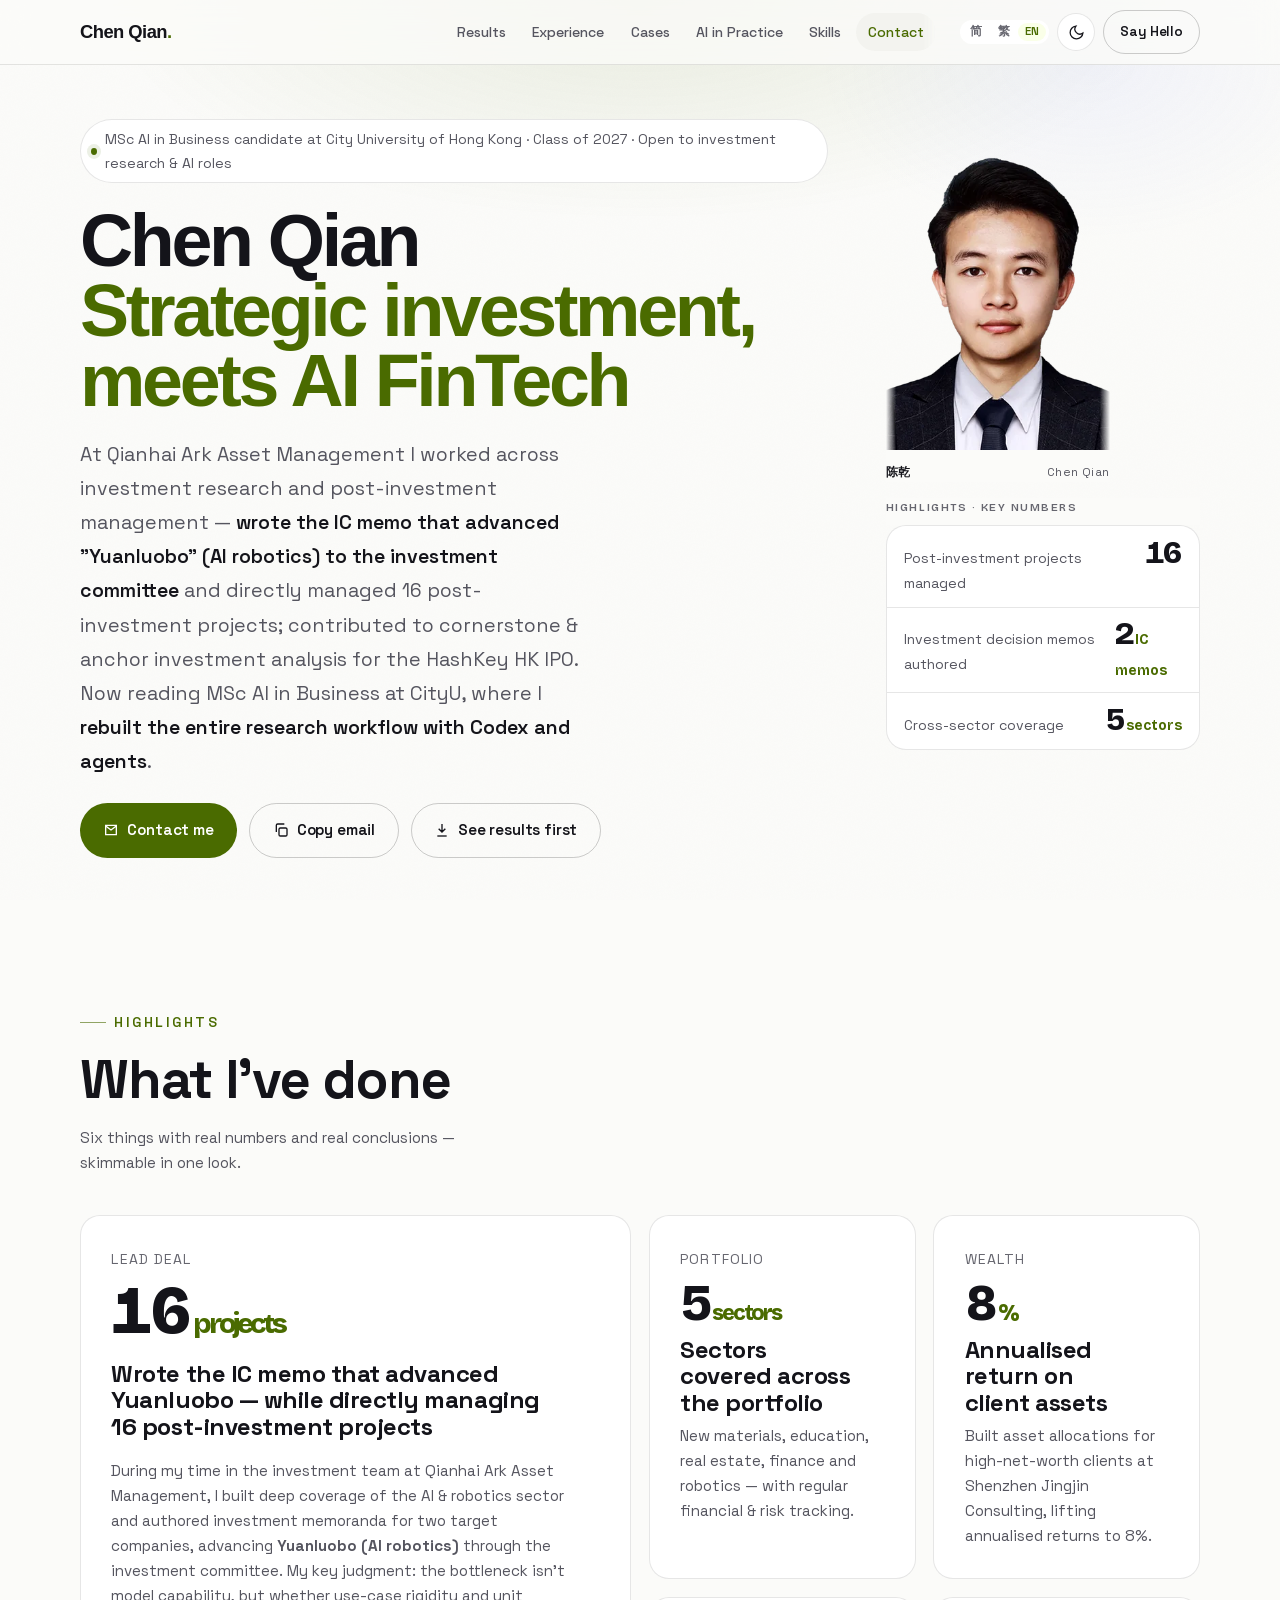
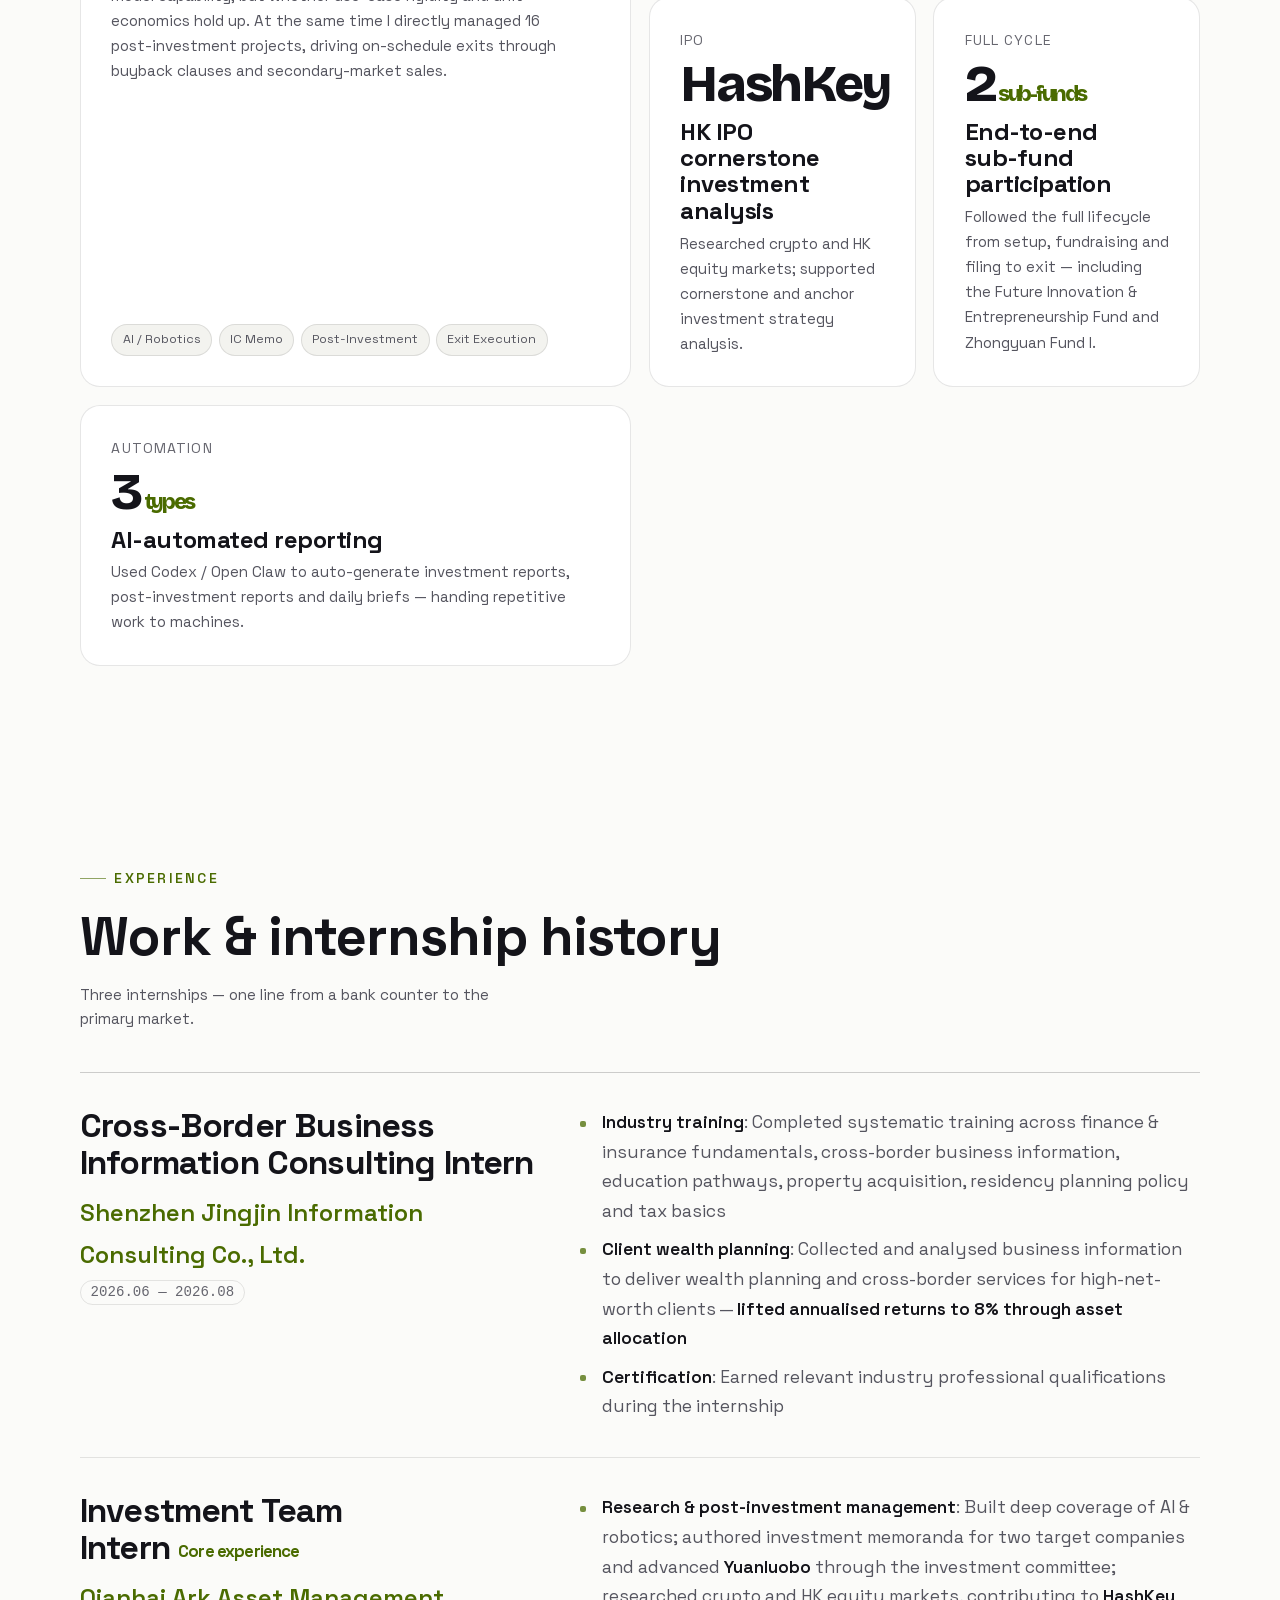
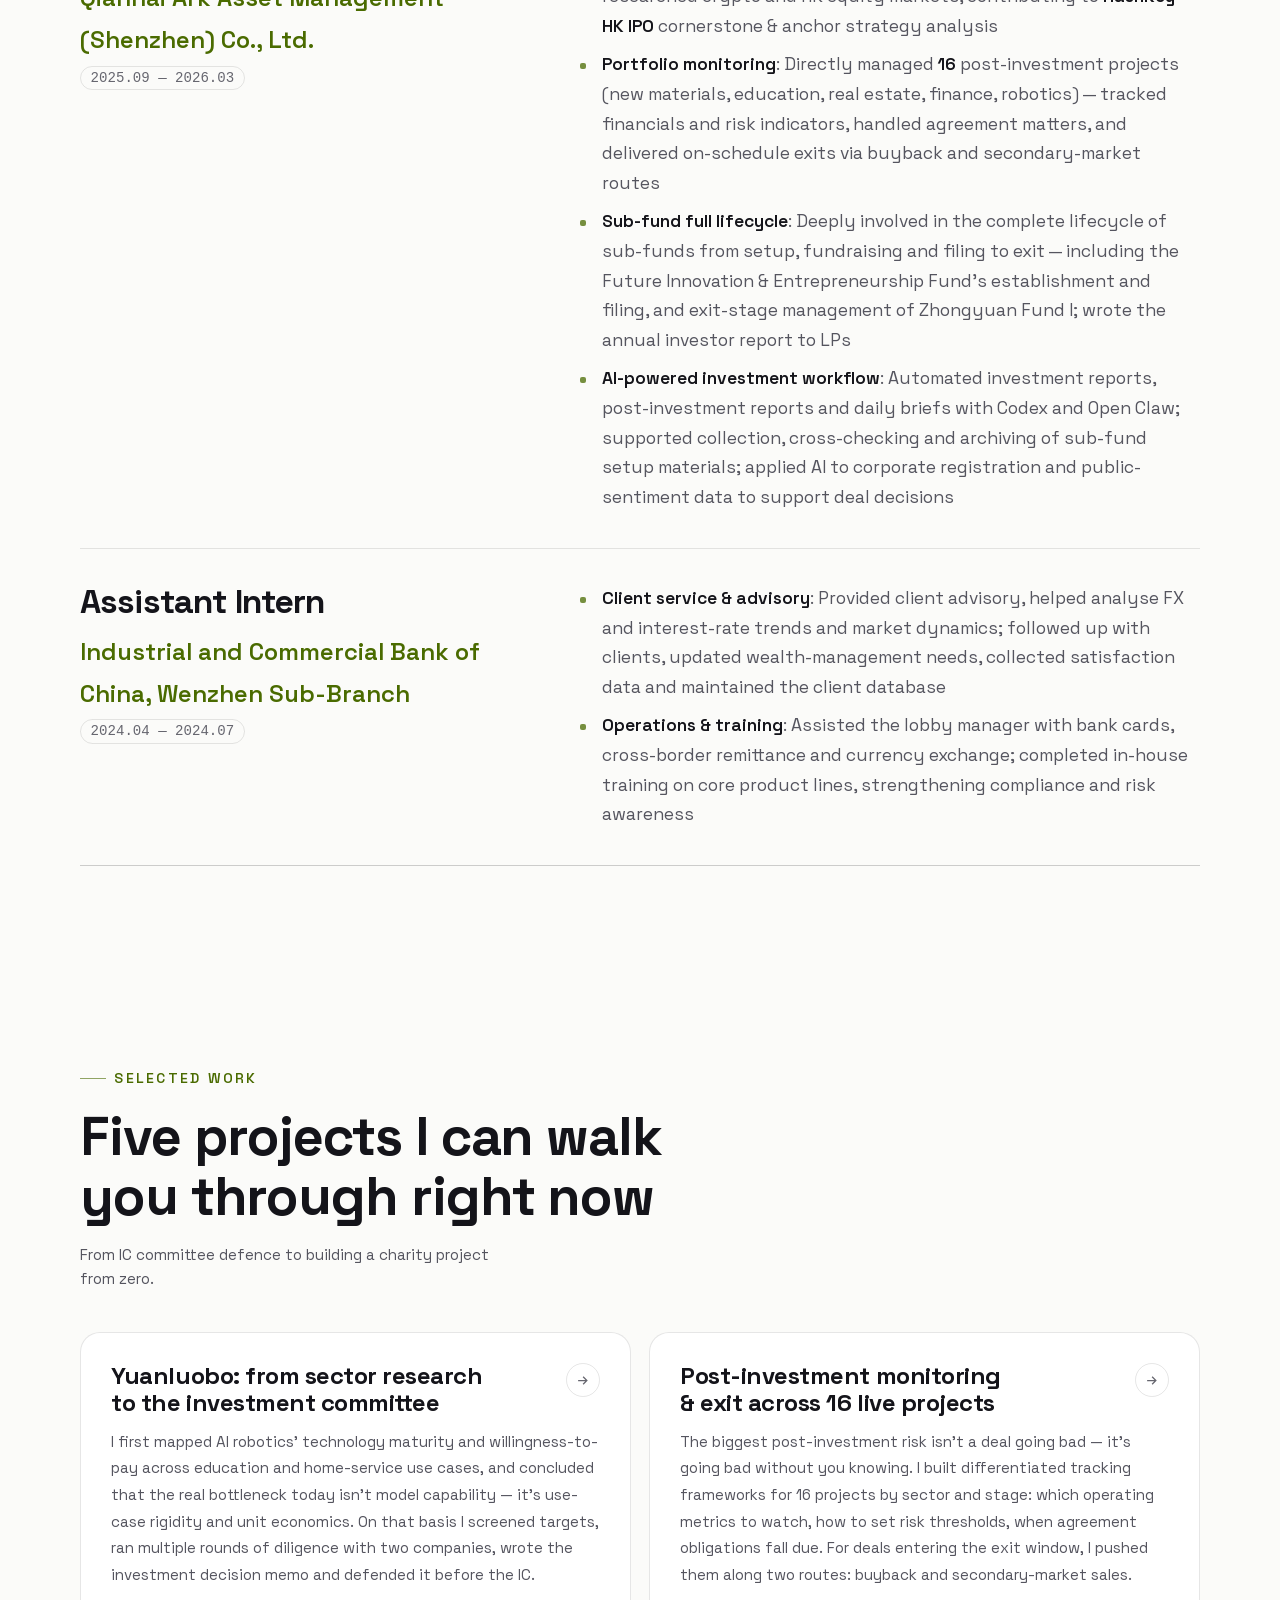
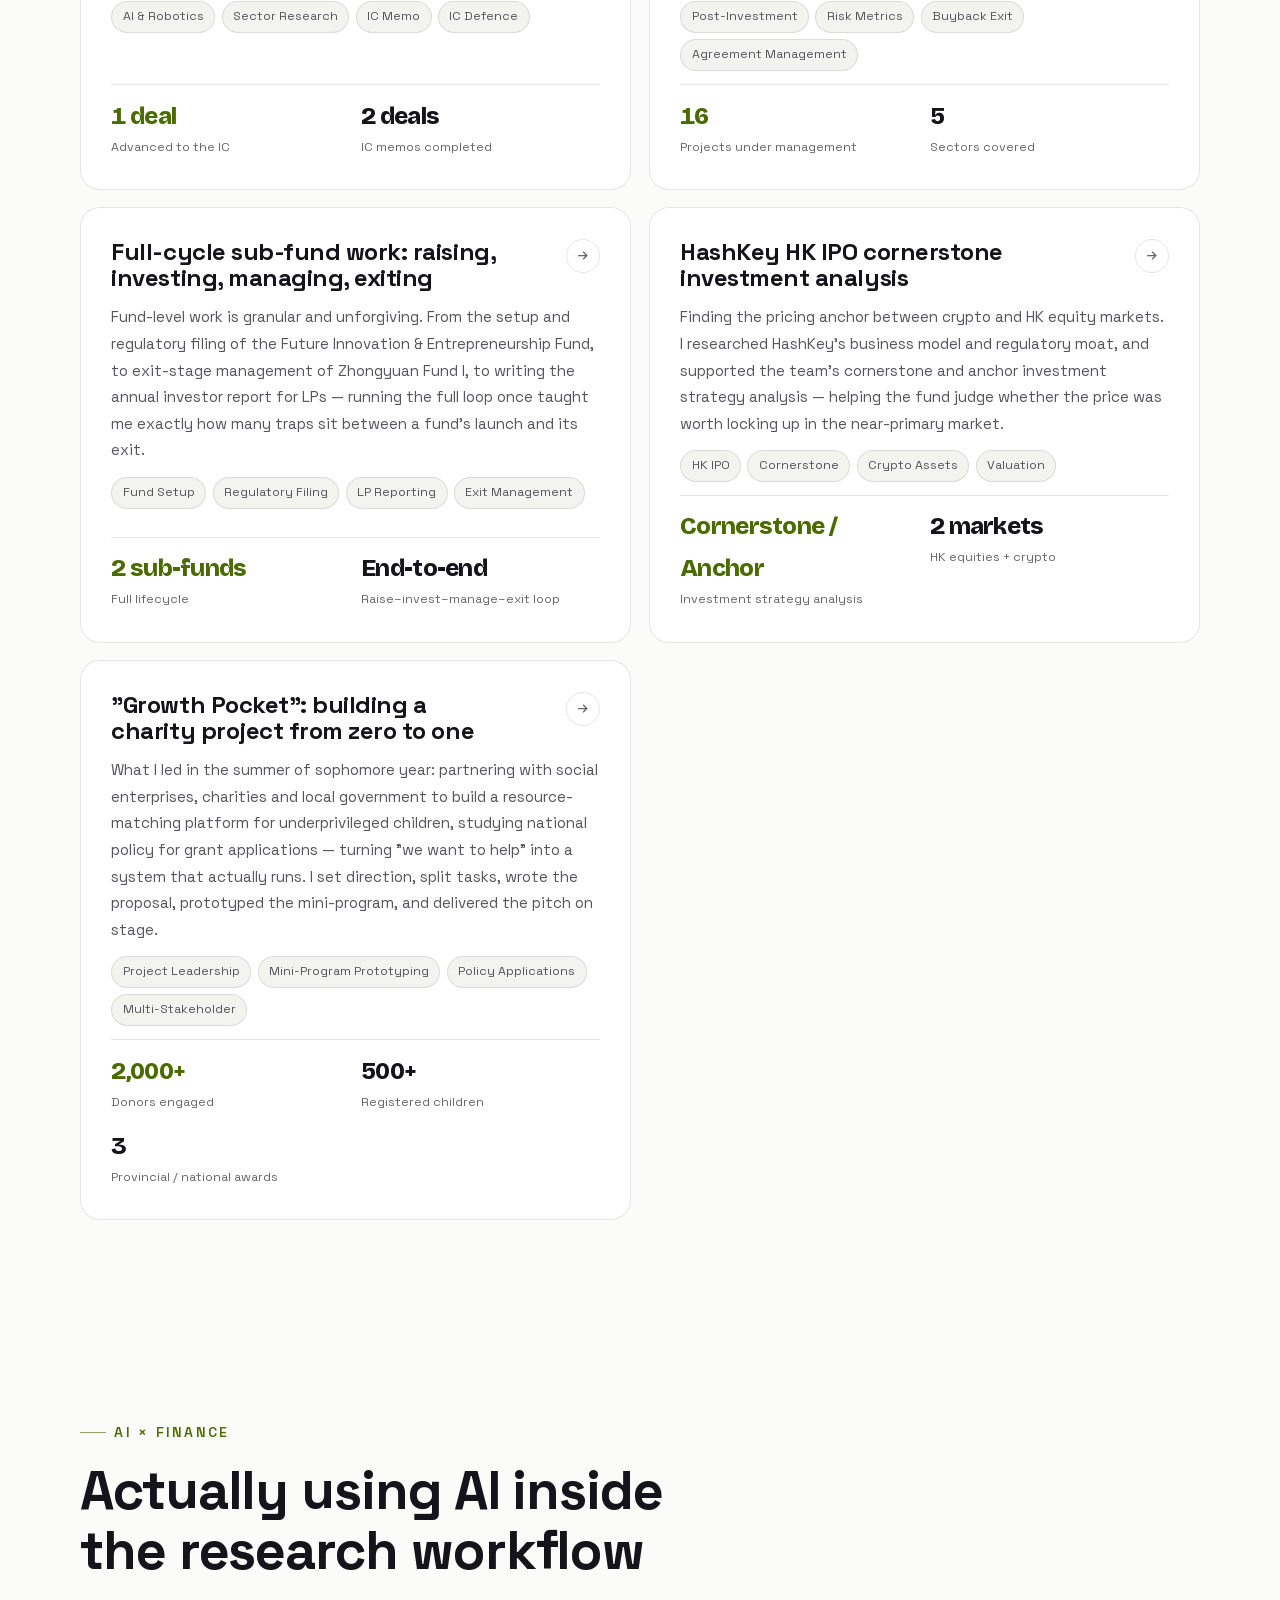
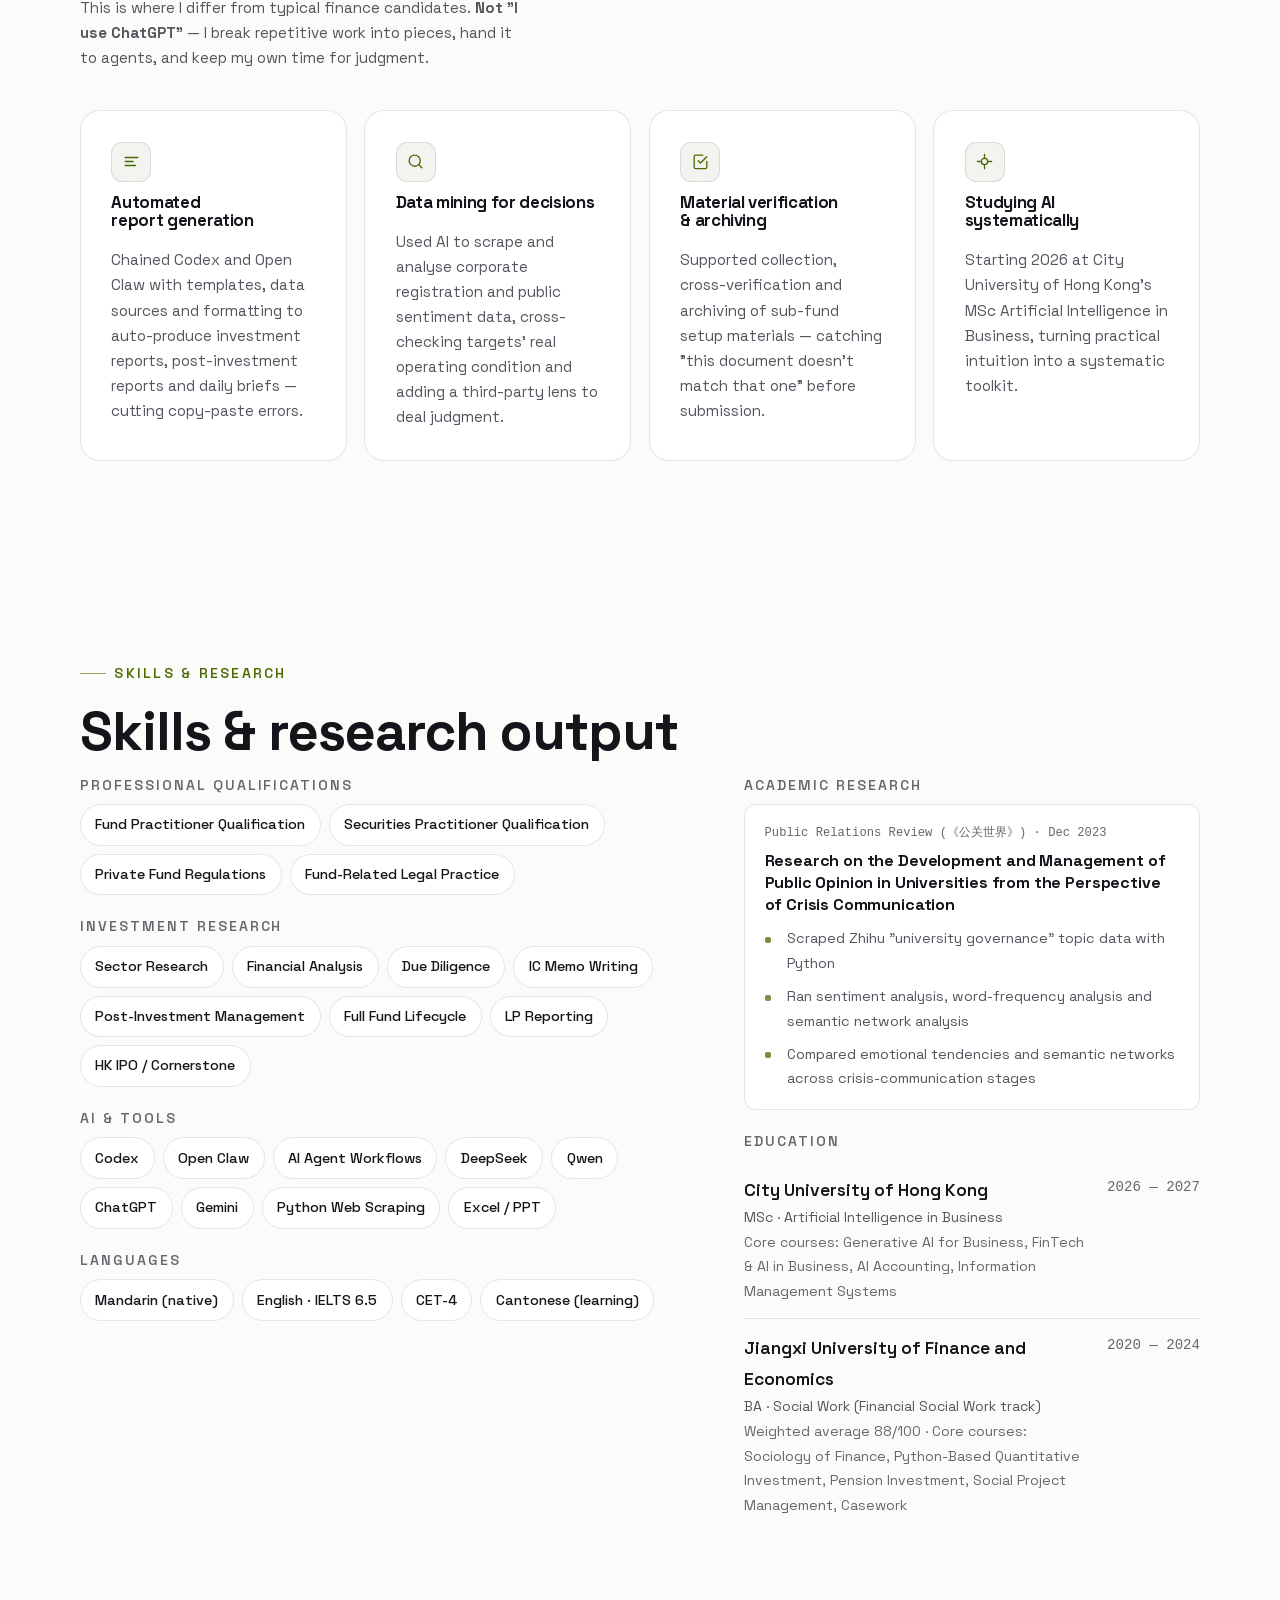
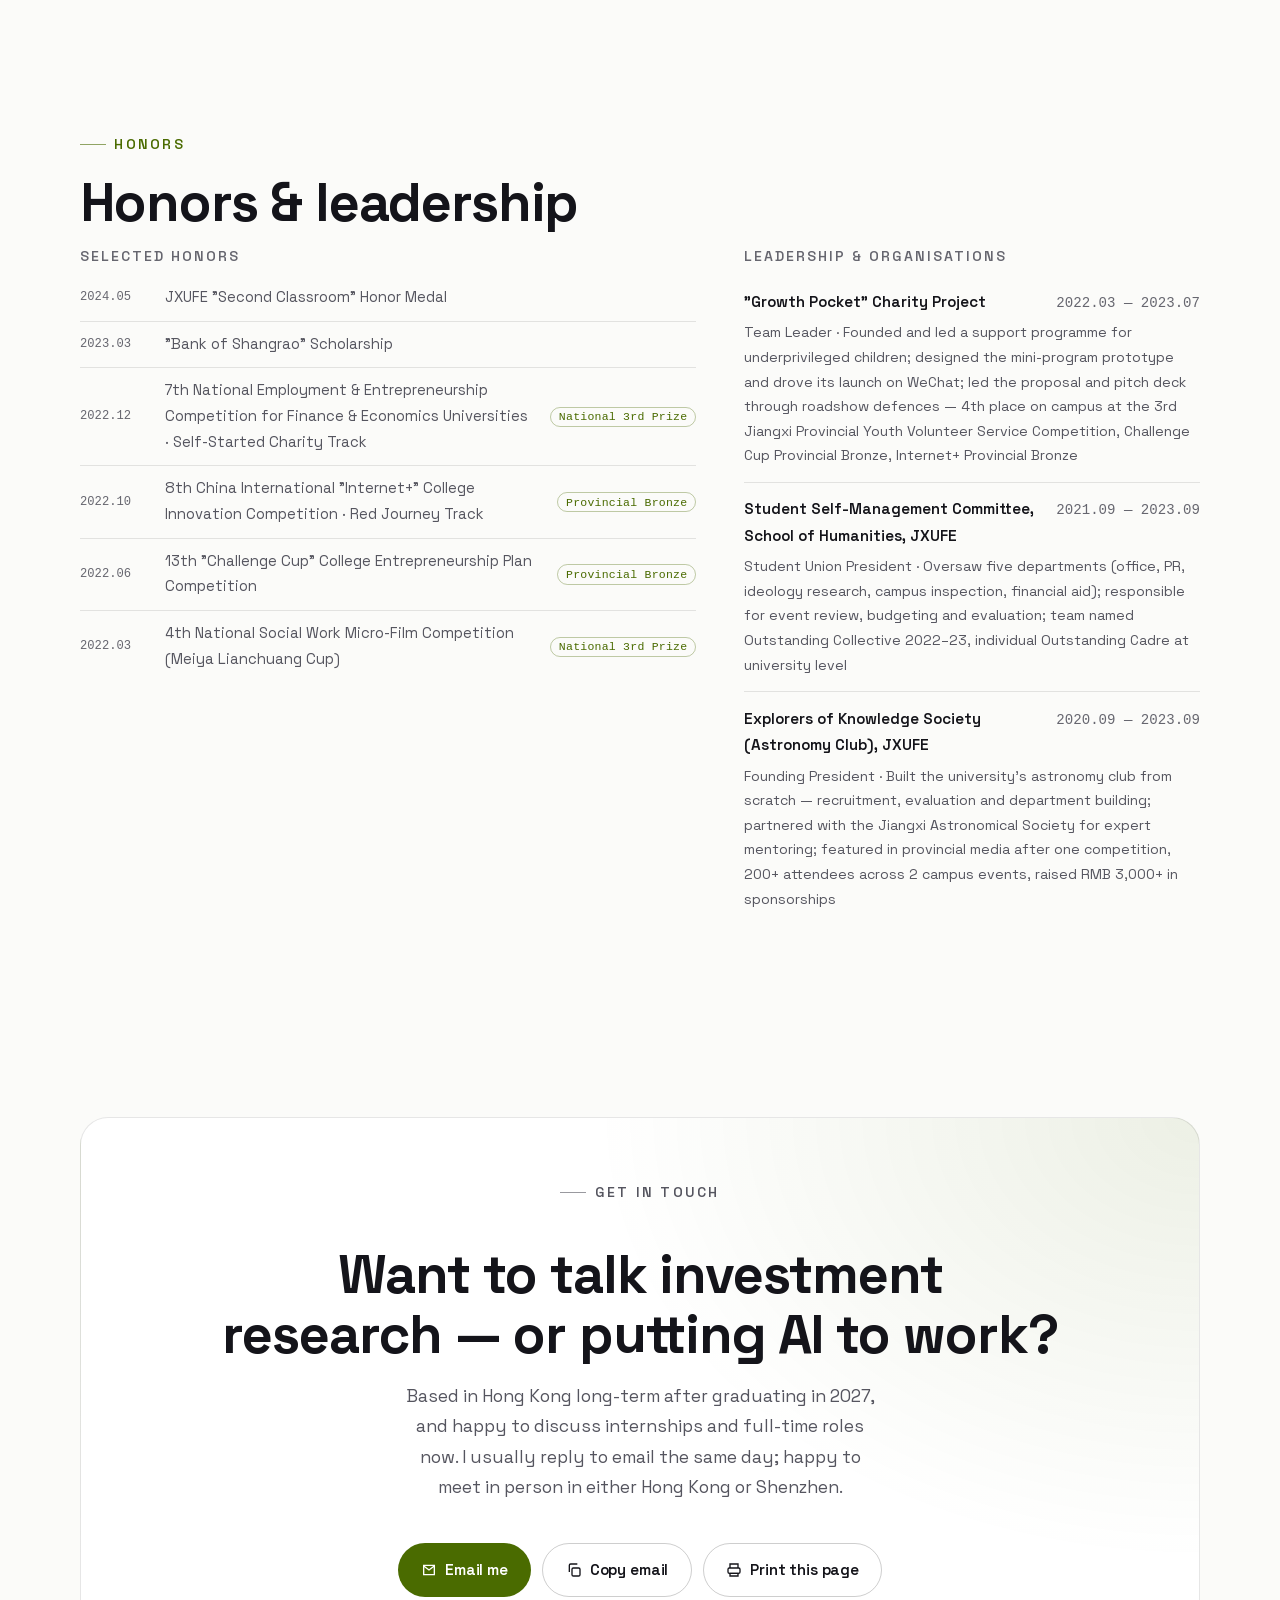
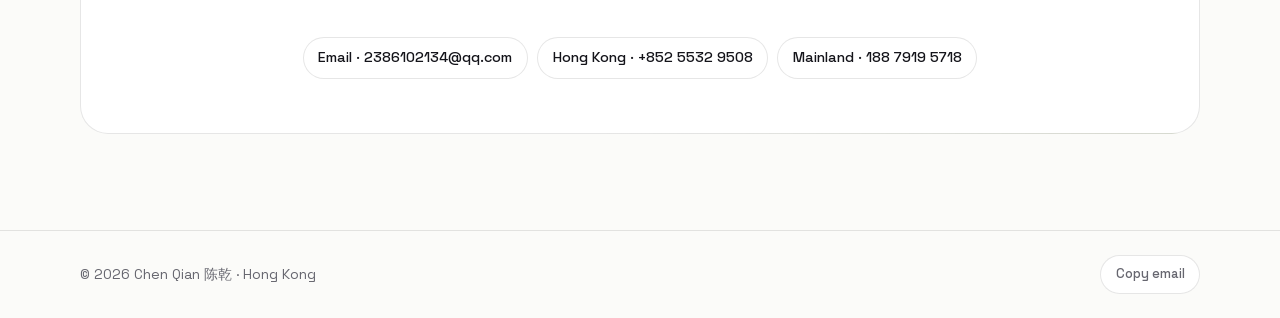
==== en/index.html @ 46da8b77 "feat: 多语言版本（简/繁/EN）+ 顶部语言切换 + IP 自动选择语言" ====
<!DOCTYPE html>
<html lang="en" data-theme="dark">
<head>
<meta charset="UTF-8">
<meta name="viewport" content="width=device-width, initial-scale=1">

<title>Chen Qian · Strategic Investment × AI FinTech | 2027 Grads / Intern</title>
<meta name="description" content="MSc AI in Business candidate at City University of Hong Kong | Former intern at Qianhai Ark Asset Management: wrote investment committee memos that advanced Yuanluobo, managed 16 post-investment projects, and supported HashKey HK IPO cornerstone analysis. Rebuilding the investment research workflow with AI.">
<meta name="theme-color" content="#0a0a0c">
<meta name="author" content="Chen Qian">
<link rel="canonical" href="https://cq-cq2333.github.io/en/">

<meta property="og:type" content="profile">
<meta property="og:url" content="https://cq-cq2333.github.io/en/">
<meta property="og:title" content="Chen Qian · Strategic Investment × AI FinTech">
<meta property="og:description" content="Wrote IC memos that advanced Yuanluobo to the investment committee, managed 16 post-investment projects, supported HashKey HK IPO cornerstone analysis. MSc AI in Business at CityU HK, class of 2027.">
<meta property="og:image" content="https://cq-cq2333.github.io/assets/img/og-cover.jpg">
<meta property="og:image:width" content="1200">
<meta property="og:image:height" content="630">
<meta property="og:site_name" content="Chen Qian · Personal Site">
<meta name="twitter:card" content="summary_large_image">

<link rel="icon" href="../assets/img/favicon.svg" type="image/svg+xml">
<link rel="alternate" hreflang="zh-CN" href="https://cq-cq2333.github.io/">
<link rel="alternate" hreflang="zh-TW" href="https://cq-cq2333.github.io/zh-tw/">
<link rel="alternate" hreflang="en" href="https://cq-cq2333.github.io/en/">
<link rel="alternate" hreflang="x-default" href="https://cq-cq2333.github.io/en/">
<link rel="preload" href="../assets/fonts/bricolage-var.woff2" as="font" type="font/woff2" crossorigin>
<link rel="stylesheet" href="../assets/css/style.css">

<!-- Anti theme-flash: must run before styles render -->
<script>
  (function () {
    try {
      var t = localStorage.getItem('theme');
      if (!t) t = window.matchMedia('(prefers-color-scheme: light)').matches ? 'light' : 'dark';
      document.documentElement.setAttribute('data-theme', t);
    } catch (e) {}
  })();
</script>
</head>
<body>

<a class="skip-link" href="#main">Skip to main content</a>

<!-- ===================== Top Navigation ===================== -->
<header class="nav">
  <div class="wrap nav-inner">
    <a class="brand" href="#top">Chen Qian<span>.</span></a>

    <nav class="nav-links" aria-label="Page navigation">
      <a href="#results">Results</a>
      <a href="#experience">Experience</a>
      <a href="#projects">Cases</a>
      <a href="#ai">AI in Practice</a>
      <a href="#skills">Skills</a>
      <a href="#contact">Contact</a>
    </nav>

    <div class="nav-actions">
      <div class="lang-switch" role="group" aria-label="Language">
        <a href="/" onclick="try{localStorage.setItem('lang','zh')}catch(e){}">简</a>
        <a href="/zh-tw/" onclick="try{localStorage.setItem('lang','zh-tw')}catch(e){}">繁</a>
        <a href="/en/" class="active" aria-current="true">EN</a>
      </div>
      <button class="icon-btn no-print" id="theme-toggle" type="button" aria-label="Toggle dark / light theme">
        <svg viewBox="0 0 24 24" aria-hidden="true"><path d="M21 12.8A9 9 0 1111.2 3a7 7 0 009.8 9.8z"/></svg>
      </button>
      <a class="btn btn-ghost btn-sm no-print" href="#contact">Say Hello</a>
    </div>
  </div>
</header>

<main id="main">

  <!-- ===================== Hero ===================== -->
  <section class="hero wrap" id="top">
    <p class="hero-tag">
      <span class="dot" aria-hidden="true"></span>
      MSc AI in Business candidate at City University of Hong Kong · Class of 2027 · Open to investment research &amp; AI roles
    </p>

    <div class="hero-avatar" aria-hidden="true">
      <img src="../assets/img/portrait/portrait-cutout-400.webp" alt="" width="76" height="115" decoding="async">
    </div>

    <h1>Chen Qian<br><span class="accent-line">Strategic investment,<br>meets AI FinTech</span></h1>

    <p class="hero-sub">
      At Qianhai Ark Asset Management I worked across investment research and post-investment management —
      <strong>wrote the IC memo that advanced "Yuanluobo" (AI robotics) to the investment committee</strong> and directly managed
      16 post-investment projects; contributed to cornerstone &amp; anchor investment analysis for the HashKey HK IPO.
      Now reading MSc AI in Business at CityU, where I
      <strong>rebuilt the entire research workflow with Codex and agents</strong>.
    </p>

    <div class="hero-cta">
      <a class="btn btn-primary" href="#contact">
        <svg viewBox="0 0 24 24" aria-hidden="true"><path d="M4 5h16v14H4z"/><path d="M4 6l8 6 8-6"/></svg>
        Contact me
      </a>
      <button class="btn btn-ghost" type="button" data-copy="2386102134@qq.com">
        <svg viewBox="0 0 24 24" aria-hidden="true"><rect x="9" y="9" width="12" height="12" rx="2"/><path d="M5 15V5a2 2 0 012-2h10"/></svg>
        Copy email
      </button>
      <a class="btn btn-ghost no-print" href="#results">
        <svg viewBox="0 0 24 24" aria-hidden="true"><path d="M12 3v12M7 10l5 5 5-5"/><path d="M5 21h14"/></svg>
        See results first
      </a>
    </div>

    <aside class="hero-aside">

    <figure class="hero-photo">
      <div class="portrait-card">
        <picture>
          <source type="image/webp"
                  srcset="../assets/img/portrait/portrait-cutout-400.webp 330w, ../assets/img/portrait/portrait-cutout-640.webp 528w"
                  sizes="(min-width: 1024px) 232px, 108px">
          <img src="../assets/img/portrait/portrait-400.jpg"
               sizes="(min-width: 1024px) 232px, 108px"
               width="330" height="500"
               alt="Portrait of Chen Qian" fetchpriority="high" decoding="async">
        </picture>
        <figcaption class="portrait-cap">
          <b>陈乾</b><span>Chen Qian</span>
        </figcaption>
      </div>
    </figure>

    <div class="hero-stats">
      <p class="stats-head">Highlights · Key Numbers</p>
      <div>
        <div class="stat-num"><span data-count="16">16</span></div>
        <p class="stat-label">Post-investment projects managed</p>
      </div>
      <div>
        <div class="stat-num"><span data-count="2">2</span><span class="unit">IC memos</span></div>
        <p class="stat-label">Investment decision memos authored</p>
      </div>
      <div>
        <div class="stat-num"><span data-count="5">5</span><span class="unit">sectors</span></div>
        <p class="stat-label">Cross-sector coverage</p>
      </div>
    </div>
    </aside>

  </section>

  <!-- ===================== Results Bento ===================== -->
  <section class="section wrap" id="results">
    <p class="eyebrow">Highlights</p>
    <h2 class="section-title">What I've done</h2>
    <p class="section-lede">Six things with real numbers and real conclusions — skimmable in one look.</p>

    <div class="bento">

      <article class="card span-2 tall reveal">
        <p class="card-kicker">Lead Deal</p>
        <div class="card-num"><span data-count="16">16</span><span class="unit">projects</span></div>
        <h3 class="card-title">Wrote the IC memo that advanced Yuanluobo — while directly managing 16 post-investment projects</h3>
        <p class="card-text">
          During my time in the investment team at Qianhai Ark Asset Management, I built deep coverage of the AI &amp; robotics sector
          and authored investment memoranda for two target companies, advancing <b>Yuanluobo (AI robotics)</b> through the investment
          committee. My key judgment: the bottleneck isn't model capability, but whether use-case rigidity and unit economics hold up.
          At the same time I directly managed 16 post-investment projects, driving on-schedule exits through buyback clauses and secondary-market sales.
        </p>
        <div class="tags" style="margin-top:1rem">
          <span class="tag">AI / Robotics</span><span class="tag">IC Memo</span><span class="tag">Post-Investment</span><span class="tag">Exit Execution</span>
        </div>
      </article>

      <article class="card reveal">
        <p class="card-kicker">Portfolio</p>
        <div class="card-num"><span data-count="5">5</span><span class="unit">sectors</span></div>
        <h3 class="card-title">Sectors covered across the portfolio</h3>
        <p class="card-text">New materials, education, real estate, finance and robotics — with regular financial &amp; risk tracking.</p>
      </article>

      <article class="card reveal">
        <p class="card-kicker">Wealth</p>
        <div class="card-num"><span data-count="8">8</span><span class="unit">%</span></div>
        <h3 class="card-title">Annualised return on client assets</h3>
        <p class="card-text">Built asset allocations for high-net-worth clients at Shenzhen Jingjin Consulting, lifting annualised returns to 8%.</p>
      </article>

      <article class="card reveal">
        <p class="card-kicker">IPO</p>
        <div class="card-num">HashKey</div>
        <h3 class="card-title">HK IPO cornerstone investment analysis</h3>
        <p class="card-text">Researched crypto and HK equity markets; supported cornerstone and anchor investment strategy analysis.</p>
      </article>

      <article class="card reveal">
        <p class="card-kicker">Full Cycle</p>
        <div class="card-num"><span data-count="2">2</span><span class="unit">sub-funds</span></div>
        <h3 class="card-title">End-to-end sub-fund participation</h3>
        <p class="card-text">Followed the full lifecycle from setup, fundraising and filing to exit — including the Future Innovation &amp; Entrepreneurship Fund and Zhongyuan Fund I.</p>
      </article>

      <article class="card reveal wide">
        <p class="card-kicker">Automation</p>
        <div class="card-num"><span data-count="3">3</span><span class="unit">types</span></div>
        <h3 class="card-title">AI-automated reporting</h3>
        <p class="card-text">Used Codex / Open Claw to auto-generate investment reports, post-investment reports and daily briefs — handing repetitive work to machines.</p>
      </article>
    </div>
  </section>

  <!-- ===================== Experience ===================== -->
  <section class="section wrap" id="experience">
    <p class="eyebrow">Experience</p>
    <h2 class="section-title">Work &amp; internship history</h2>
    <p class="section-lede">Three internships — one line from a bank counter to the primary market.</p>

    <div class="timeline">

      <article class="job">
        <div class="job-head">
          <div class="job-meta">
            <h3 class="job-role">Cross-Border Business Information Consulting Intern</h3>
            <span class="job-company">Shenzhen Jingjin Information Consulting Co., Ltd.</span>
          </div>
          <span class="job-date">2026.06 — 2026.08</span>
        </div>
        <ul class="job-list">
          <li><b>Industry training</b>: Completed systematic training across finance &amp; insurance fundamentals, cross-border business information, education pathways, property acquisition, residency planning policy and tax basics</li>
          <li><b>Client wealth planning</b>: Collected and analysed business information to deliver wealth planning and cross-border services for high-net-worth clients — <b>lifted annualised returns to 8% through asset allocation</b></li>
          <li><b>Certification</b>: Earned relevant industry professional qualifications during the internship</li>
        </ul>
      </article>

      <article class="job">
        <div class="job-head">
          <div class="job-meta">
            <h3 class="job-role">Investment Team Intern <span style="font-size:.5em;color:var(--accent);vertical-align:middle">Core experience</span></h3>
            <span class="job-company">Qianhai Ark Asset Management (Shenzhen) Co., Ltd.</span>
          </div>
          <span class="job-date">2025.09 — 2026.03</span>
        </div>
        <ul class="job-list">
          <li><b>Research &amp; post-investment management</b>: Built deep coverage of AI &amp; robotics; authored investment memoranda for two target companies and advanced <b>Yuanluobo</b> through the investment committee; researched crypto and HK equity markets, contributing to <b>HashKey HK IPO</b> cornerstone &amp; anchor strategy analysis</li>
          <li><b>Portfolio monitoring</b>: Directly managed <b>16</b> post-investment projects (new materials, education, real estate, finance, robotics) — tracked financials and risk indicators, handled agreement matters, and delivered on-schedule exits via buyback and secondary-market routes</li>
          <li><b>Sub-fund full lifecycle</b>: Deeply involved in the complete lifecycle of sub-funds from setup, fundraising and filing to exit — including the Future Innovation &amp; Entrepreneurship Fund's establishment and filing, and exit-stage management of Zhongyuan Fund I; wrote the annual investor report to LPs</li>
          <li><b>AI-powered investment workflow</b>: Automated investment reports, post-investment reports and daily briefs with Codex and Open Claw; supported collection, cross-checking and archiving of sub-fund setup materials; applied AI to corporate registration and public-sentiment data to support deal decisions</li>
        </ul>
      </article>

      <article class="job">
        <div class="job-head">
          <div class="job-meta">
            <h3 class="job-role">Assistant Intern</h3>
            <span class="job-company">Industrial and Commercial Bank of China, Wenzhen Sub-Branch</span>
          </div>
          <span class="job-date">2024.04 — 2024.07</span>
        </div>
        <ul class="job-list">
          <li><b>Client service &amp; advisory</b>: Provided client advisory, helped analyse FX and interest-rate trends and market dynamics; followed up with clients, updated wealth-management needs, collected satisfaction data and maintained the client database</li>
          <li><b>Operations &amp; training</b>: Assisted the lobby manager with bank cards, cross-border remittance and currency exchange; completed in-house training on core product lines, strengthening compliance and risk awareness</li>
        </ul>
      </article>

    </div>
  </section>

  <!-- ===================== Selected Cases ===================== -->
  <section class="section wrap" id="projects">
    <p class="eyebrow">Selected Work</p>
    <h2 class="section-title">Five projects I can walk you through right now</h2>
    <p class="section-lede">From IC committee defence to building a charity project from zero.</p>

    <div class="projects">

      <article class="card project reveal">
        <div class="project-head">
          <h3 class="project-title">Yuanluobo: from sector research to the investment committee</h3>
          <span class="project-arrow" aria-hidden="true"><svg viewBox="0 0 24 24" width="15" height="15" fill="none" stroke="currentColor" stroke-width="2"><path d="M5 12h14M13 6l6 6-6 6"/></svg></span>
        </div>
        <p class="project-desc">
          I first mapped AI robotics' technology maturity and willingness-to-pay across education and home-service use cases, and concluded that
          the real bottleneck today isn't model capability — it's use-case rigidity and unit economics. On that basis I screened targets, ran
          multiple rounds of diligence with two companies, wrote the investment decision memo and defended it before the IC.
        </p>
        <div class="tags">
          <span class="tag">AI &amp; Robotics</span><span class="tag">Sector Research</span><span class="tag">IC Memo</span><span class="tag">IC Defence</span>
        </div>
        <div class="metrics">
          <div><div class="metric-val up">1 deal</div><div class="metric-key">Advanced to the IC</div></div>
          <div><div class="metric-val">2 deals</div><div class="metric-key">IC memos completed</div></div>
        </div>
      </article>

      <article class="card project reveal">
        <div class="project-head">
          <h3 class="project-title">Post-investment monitoring &amp; exit across 16 live projects</h3>
          <span class="project-arrow" aria-hidden="true"><svg viewBox="0 0 24 24" width="15" height="15" fill="none" stroke="currentColor" stroke-width="2"><path d="M5 12h14M13 6l6 6-6 6"/></svg></span>
        </div>
        <p class="project-desc">
          The biggest post-investment risk isn't a deal going bad — it's going bad without you knowing. I built differentiated tracking
          frameworks for 16 projects by sector and stage: which operating metrics to watch, how to set risk thresholds, when agreement
          obligations fall due. For deals entering the exit window, I pushed them along two routes: buyback and secondary-market sales.
        </p>
        <div class="tags">
          <span class="tag">Post-Investment</span><span class="tag">Risk Metrics</span><span class="tag">Buyback Exit</span><span class="tag">Agreement Management</span>
        </div>
        <div class="metrics">
          <div><div class="metric-val up">16</div><div class="metric-key">Projects under management</div></div>
          <div><div class="metric-val">5</div><div class="metric-key">Sectors covered</div></div>
        </div>
      </article>

      <article class="card project reveal">
        <div class="project-head">
          <h3 class="project-title">Full-cycle sub-fund work: raising, investing, managing, exiting</h3>
          <span class="project-arrow" aria-hidden="true"><svg viewBox="0 0 24 24" width="15" height="15" fill="none" stroke="currentColor" stroke-width="2"><path d="M5 12h14M13 6l6 6-6 6"/></svg></span>
        </div>
        <p class="project-desc">
          Fund-level work is granular and unforgiving. From the setup and regulatory filing of the Future Innovation &amp; Entrepreneurship Fund,
          to exit-stage management of Zhongyuan Fund I, to writing the annual investor report for LPs — running the full loop once taught me
          exactly how many traps sit between a fund's launch and its exit.
        </p>
        <div class="tags">
          <span class="tag">Fund Setup</span><span class="tag">Regulatory Filing</span><span class="tag">LP Reporting</span><span class="tag">Exit Management</span>
        </div>
        <div class="metrics">
          <div><div class="metric-val up">2 sub-funds</div><div class="metric-key">Full lifecycle</div></div>
          <div><div class="metric-val">End-to-end</div><div class="metric-key">Raise–invest–manage–exit loop</div></div>
        </div>
      </article>

      <article class="card project reveal">
        <div class="project-head">
          <h3 class="project-title">HashKey HK IPO cornerstone investment analysis</h3>
          <span class="project-arrow" aria-hidden="true"><svg viewBox="0 0 24 24" width="15" height="15" fill="none" stroke="currentColor" stroke-width="2"><path d="M5 12h14M13 6l6 6-6 6"/></svg></span>
        </div>
        <p class="project-desc">
          Finding the pricing anchor between crypto and HK equity markets. I researched HashKey's business model and regulatory moat,
          and supported the team's cornerstone and anchor investment strategy analysis — helping the fund judge whether the price
          was worth locking up in the near-primary market.
        </p>
        <div class="tags">
          <span class="tag">HK IPO</span><span class="tag">Cornerstone</span><span class="tag">Crypto Assets</span><span class="tag">Valuation</span>
        </div>
        <div class="metrics">
          <div><div class="metric-val up">Cornerstone / Anchor</div><div class="metric-key">Investment strategy analysis</div></div>
          <div><div class="metric-val">2 markets</div><div class="metric-key">HK equities + crypto</div></div>
        </div>
      </article>

      <article class="card project reveal">
        <div class="project-head">
          <h3 class="project-title">"Growth Pocket": building a charity project from zero to one</h3>
          <span class="project-arrow" aria-hidden="true"><svg viewBox="0 0 24 24" width="15" height="15" fill="none" stroke="currentColor" stroke-width="2"><path d="M5 12h14M13 6l6 6-6 6"/></svg></span>
        </div>
        <p class="project-desc">
          What I led in the summer of sophomore year: partnering with social enterprises, charities and local government to build a
          resource-matching platform for underprivileged children, studying national policy for grant applications — turning "we want to
          help" into a system that actually runs. I set direction, split tasks, wrote the proposal, prototyped the mini-program,
          and delivered the pitch on stage.
        </p>
        <div class="tags">
          <span class="tag">Project Leadership</span><span class="tag">Mini-Program Prototyping</span><span class="tag">Policy Applications</span><span class="tag">Multi-Stakeholder</span>
        </div>
        <div class="metrics">
          <div><div class="metric-val up">2,000+</div><div class="metric-key">Donors engaged</div></div>
          <div><div class="metric-val">500+</div><div class="metric-key">Registered children</div></div>
          <div><div class="metric-val">3</div><div class="metric-key">Provincial / national awards</div></div>
        </div>
      </article>

    </div>
  </section>

  <!-- ===================== AI in Practice ===================== -->
  <section class="section wrap" id="ai">
    <p class="eyebrow">AI × Finance</p>
    <h2 class="section-title">Actually using AI inside the research workflow</h2>
    <p class="section-lede">
      This is where I differ from typical finance candidates. <b>Not "I use ChatGPT"</b> — I break repetitive work into pieces,
      hand it to agents, and keep my own time for judgment.
    </p>

    <div class="ai-grid">
      <article class="card reveal ai-card">
        <div class="ai-icon" aria-hidden="true">
          <svg viewBox="0 0 24 24"><path d="M4 7h16M4 12h10M4 17h13"/></svg>
        </div>
        <h3 class="card-title">Automated report generation</h3>
        <p class="card-text">Chained Codex and Open Claw with templates, data sources and formatting to auto-produce investment reports, post-investment reports and daily briefs — cutting copy-paste errors.</p>
      </article>

      <article class="card reveal ai-card">
        <div class="ai-icon" aria-hidden="true">
          <svg viewBox="0 0 24 24"><circle cx="11" cy="11" r="7"/><path d="M20 20l-3.5-3.5"/></svg>
        </div>
        <h3 class="card-title">Data mining for decisions</h3>
        <p class="card-text">Used AI to scrape and analyse corporate registration and public sentiment data, cross-checking targets' real operating condition and adding a third-party lens to deal judgment.</p>
      </article>

      <article class="card reveal ai-card">
        <div class="ai-icon" aria-hidden="true">
          <svg viewBox="0 0 24 24"><path d="M9 11l3 3 8-8"/><path d="M20 12v7a2 2 0 01-2 2H6a2 2 0 01-2-2V6a2 2 0 012-2h9"/></svg>
        </div>
        <h3 class="card-title">Material verification &amp; archiving</h3>
        <p class="card-text">Supported collection, cross-verification and archiving of sub-fund setup materials — catching "this document doesn't match that one" before submission.</p>
      </article>

      <article class="card reveal ai-card">
        <div class="ai-icon" aria-hidden="true">
          <svg viewBox="0 0 24 24"><path d="M12 3v4M12 17v4M3 12h4M17 12h4"/><circle cx="12" cy="12" r="4"/></svg>
        </div>
        <h3 class="card-title">Studying AI systematically</h3>
        <p class="card-text">Starting 2026 at City University of Hong Kong's MSc Artificial Intelligence in Business, turning practical intuition into a systematic toolkit.</p>
      </article>
    </div>
  </section>

  <!-- ===================== Skills & Research ===================== -->
  <section class="section wrap" id="skills">
    <p class="eyebrow">Skills &amp; Research</p>
    <h2 class="section-title">Skills &amp; research output</h2>

    <div class="two-col">
      <div>
        <div class="skill-group">
          <h3>Professional qualifications</h3>
          <div class="skill-pills">
            <span class="pill">Fund Practitioner Qualification</span>
            <span class="pill">Securities Practitioner Qualification</span>
            <span class="pill">Private Fund Regulations</span>
            <span class="pill">Fund-Related Legal Practice</span>
          </div>
        </div>

        <div class="skill-group">
          <h3>Investment research</h3>
          <div class="skill-pills">
            <span class="pill">Sector Research</span>
            <span class="pill">Financial Analysis</span>
            <span class="pill">Due Diligence</span>
            <span class="pill">IC Memo Writing</span>
            <span class="pill">Post-Investment Management</span>
            <span class="pill">Full Fund Lifecycle</span>
            <span class="pill">LP Reporting</span>
            <span class="pill">HK IPO / Cornerstone</span>
          </div>
        </div>

        <div class="skill-group">
          <h3>AI &amp; tools</h3>
          <div class="skill-pills">
            <span class="pill">Codex</span>
            <span class="pill">Open Claw</span>
            <span class="pill">AI Agent Workflows</span>
            <span class="pill">DeepSeek</span>
            <span class="pill">Qwen</span>
            <span class="pill">ChatGPT</span>
            <span class="pill">Gemini</span>
            <span class="pill">Python Web Scraping</span>
            <span class="pill">Excel / PPT</span>
          </div>
        </div>

        <div class="skill-group">
          <h3>Languages</h3>
          <div class="skill-pills">
            <span class="pill">Mandarin (native)</span>
            <span class="pill">English · IELTS 6.5</span>
            <span class="pill">CET-4</span>
            <span class="pill">Cantonese (learning)</span>
          </div>
        </div>
      </div>

      <div>
        <div class="skill-group">
          <h3>Academic research</h3>
          <article class="paper">
            <p class="paper-meta">Public Relations Review (《公关世界》) · Dec 2023</p>
            <h4 class="paper-title">Research on the Development and Management of Public Opinion in Universities from the Perspective of Crisis Communication</h4>
            <ul class="job-list" style="margin-top:.6rem">
              <li>Scraped Zhihu "university governance" topic data with Python</li>
              <li>Ran sentiment analysis, word-frequency analysis and semantic network analysis</li>
              <li>Compared emotional tendencies and semantic networks across crisis-communication stages</li>
            </ul>
          </article>
        </div>

        <div class="skill-group">
          <h3>Education</h3>
          <div class="edu-item">
            <div>
              <div class="edu-main">City University of Hong Kong</div>
              <div class="edu-sub">MSc · Artificial Intelligence in Business<br><span style="color:var(--text-faint)">Core courses: Generative AI for Business, FinTech &amp; AI in Business, AI Accounting, Information Management Systems</span></div>
            </div>
            <span class="edu-year">2026 — 2027</span>
          </div>
          <div class="edu-item">
            <div>
              <div class="edu-main">Jiangxi University of Finance and Economics</div>
              <div class="edu-sub">BA · Social Work (Financial Social Work track)<br><span style="color:var(--text-faint)">Weighted average 88/100 · Core courses: Sociology of Finance, Python-Based Quantitative Investment, Pension Investment, Social Project Management, Casework</span></div>
            </div>
            <span class="edu-year">2020 — 2024</span>
          </div>
        </div>
      </div>
    </div>
  </section>

  <!-- ===================== Honors & Leadership ===================== -->
  <section class="section wrap" id="honors">
    <p class="eyebrow">Honors</p>
    <h2 class="section-title">Honors &amp; leadership</h2>

    <div class="two-col">
      <div>
        <div class="skill-group">
          <h3>Selected honors</h3>
          <ul class="honor-list">
            <li><span class="honor-date">2024.05</span><span class="honor-name">JXUFE "Second Classroom" Honor Medal</span></li>
            <li><span class="honor-date">2023.03</span><span class="honor-name">"Bank of Shangrao" Scholarship</span></li>
            <li><span class="honor-date">2022.12</span><span class="honor-name">7th National Employment &amp; Entrepreneurship Competition for Finance &amp; Economics Universities · Self-Started Charity Track</span><span class="honor-award">National 3rd Prize</span></li>
            <li><span class="honor-date">2022.10</span><span class="honor-name">8th China International "Internet+" College Innovation Competition · Red Journey Track</span><span class="honor-award">Provincial Bronze</span></li>
            <li><span class="honor-date">2022.06</span><span class="honor-name">13th "Challenge Cup" College Entrepreneurship Plan Competition</span><span class="honor-award">Provincial Bronze</span></li>
            <li><span class="honor-date">2022.03</span><span class="honor-name">4th National Social Work Micro-Film Competition (Meiya Lianchuang Cup)</span><span class="honor-award">National 3rd Prize</span></li>
          </ul>
        </div>
      </div>

      <div>
        <div class="skill-group">
          <h3>Leadership &amp; organisations</h3>
          <div class="org">
            <div class="org-head"><b>"Growth Pocket" Charity Project</b><span class="edu-year">2022.03 — 2023.07</span></div>
            <p class="edu-sub">Team Leader · Founded and led a support programme for underprivileged children; designed the mini-program prototype and drove its launch on WeChat; led the proposal and pitch deck through roadshow defences — 4th place on campus at the 3rd Jiangxi Provincial Youth Volunteer Service Competition, Challenge Cup Provincial Bronze, Internet+ Provincial Bronze</p>
          </div>
          <div class="org">
            <div class="org-head"><b>Student Self-Management Committee, School of Humanities, JXUFE</b><span class="edu-year">2021.09 — 2023.09</span></div>
            <p class="edu-sub">Student Union President · Oversaw five departments (office, PR, ideology research, campus inspection, financial aid); responsible for event review, budgeting and evaluation; team named Outstanding Collective 2022–23, individual Outstanding Cadre at university level</p>
          </div>
          <div class="org">
            <div class="org-head"><b>Explorers of Knowledge Society (Astronomy Club), JXUFE</b><span class="edu-year">2020.09 — 2023.09</span></div>
            <p class="edu-sub">Founding President · Built the university's astronomy club from scratch — recruitment, evaluation and department building; partnered with the Jiangxi Astronomical Society for expert mentoring; featured in provincial media after one competition, 200+ attendees across 2 campus events, raised RMB 3,000+ in sponsorships</p>
          </div>
        </div>
      </div>
    </div>
  </section>

  <!-- ===================== Contact ===================== -->
  <section class="section wrap" id="contact">
    <div class="contact-card reveal">
      <p class="eyebrow" style="justify-content:center">Get in touch</p>
      <h2>Want to talk investment research — or putting AI to work?</h2>
      <p>Based in Hong Kong long-term after graduating in 2027, and happy to discuss internships and full-time roles now. I usually reply to email the same day; happy to meet in person in either Hong Kong or Shenzhen.</p>

      <div class="contact-actions">
        <a class="btn btn-primary" href="mailto:2386102134@qq.com?subject=Saw%20your%20personal%20site">
          <svg viewBox="0 0 24 24" aria-hidden="true"><path d="M4 5h16v14H4z"/><path d="M4 6l8 6 8-6"/></svg>
          Email me
        </a>
        <button class="btn btn-ghost" type="button" data-copy="2386102134@qq.com">
          <svg viewBox="0 0 24 24" aria-hidden="true"><rect x="9" y="9" width="12" height="12" rx="2"/><path d="M5 15V5a2 2 0 012-2h10"/></svg>
          Copy email
        </button>
        <a class="btn btn-ghost no-print" href="#top" onclick="window.print();return false;">
          <svg viewBox="0 0 24 24" aria-hidden="true"><path d="M6 9V3h12v6"/><rect x="3" y="9" width="18" height="8" rx="2"/><path d="M6 17h12v4H6z"/></svg>
          Print this page
        </a>
      </div>

      <div class="copy-row">
        <button class="pill copy-pill" type="button" data-copy="2386102134@qq.com">
          Email · 2386102134@qq.com
        </button>
        <button class="pill copy-pill" type="button" data-copy="+852 5532 9508">
          Hong Kong · +852 5532 9508
        </button>
        <button class="pill copy-pill" type="button" data-copy="18879195718">
          Mainland · 188 7919 5718
        </button>
      </div>
    </div>
  </section>

</main>

<!-- ===================== Footer ===================== -->
<footer class="footer">
  <div class="wrap footer-inner">
    <p>© <span id="year">2026</span> Chen Qian 陈乾 · Hong Kong</p>
    <p class="no-print">
      <button class="pill" type="button" data-copy="2386102134@qq.com" style="font-size:.82rem">Copy email</button>
    </p>
  </div>
</footer>

<div class="toast" id="toast" role="status" aria-live="polite"></div>

<script src="../assets/js/main.js" defer></script>
</body>
</html>
---- assets/css/style.css ----
/* ==========================================================================
   设计系统 · 暗色先锋 Bento
   改主题色只改 :root 里的 --accent 一行即可全站生效
   ========================================================================== */

/* ---------- 1. 自托管可变字体（零外部请求，国内可直连） ---------- */
@font-face {
  font-family: 'Space Grotesk VF';
  src: url('../fonts/space-grotesk-var.woff2') format('woff2-variations'),
       url('../fonts/space-grotesk-var.woff2') format('woff2');
  font-weight: 300 700;
  font-style: normal;
  font-display: swap;
  unicode-range: U+0000-00FF, U+0131, U+0152-0153, U+02BB-02BC, U+02C6, U+02DA,
    U+02DC, U+2000-206F, U+20AC, U+2122, U+2191, U+2193, U+2212, U+2215, U+FEFF, U+FFFD;
}
@font-face {
  font-family: 'Bricolage VF';
  src: url('../fonts/bricolage-var.woff2') format('woff2-variations'),
       url('../fonts/bricolage-var.woff2') format('woff2');
  font-weight: 200 800;
  font-style: normal;
  font-display: swap;
  unicode-range: U+0000-00FF, U+0131, U+0152-0153, U+02BB-02BC, U+02C6, U+02DA,
    U+02DC, U+2000-206F, U+20AC, U+2122, U+2191, U+2193, U+2212, U+2215, U+FEFF, U+FFFD;
}

/* ---------- 2. 设计 tokens ---------- */
:root {
  /* 字体：英文/数字走可变字体，中文走系统栈（0 请求、不牺牲 LCP） */
  --font-zh: 'PingFang SC', 'HarmonyOS Sans SC', 'Microsoft YaHei', 'Source Han Sans SC',
    'Noto Sans CJK SC', 'Hiragino Sans GB', sans-serif;
  --font-sans: 'Space Grotesk VF', var(--font-zh), sans-serif;
  --font-display: 'Bricolage VF', 'Space Grotesk VF', var(--font-zh), sans-serif;
  --font-mono: 'SF Mono', 'JetBrains Mono', ui-monospace, Menlo, monospace;

  /* 节奏 */
  --step--1: clamp(0.82rem, 0.8rem + 0.1vw, 0.9rem);
  --step-0: clamp(1rem, 0.96rem + 0.2vw, 1.09rem);
  --step-1: clamp(1.2rem, 1.1rem + 0.5vw, 1.5rem);
  --step-2: clamp(1.5rem, 1.3rem + 1vw, 2.2rem);
  --step-3: clamp(2rem, 1.5rem + 2.4vw, 3.4rem);
  --step-hero: clamp(2.3rem, 0.9rem + 5.6vw, 4.6rem);

  --space-1: 0.5rem;  --space-2: 1rem;   --space-3: 1.5rem;
  --space-4: 2.5rem;  --space-5: 4rem;   --space-6: 6rem;
  --radius: 20px;  --radius-sm: 12px;
  --maxw: 1200px;
}

/* 暗色（默认） */
:root,
:root[data-theme='dark'] {
  color-scheme: dark;
  --bg: #0a0a0c;
  --bg-elev: #121216;
  --bg-elev-2: #17171d;
  --line: rgba(255, 255, 255, 0.09);
  --line-strong: rgba(255, 255, 255, 0.16);
  --text: #ececf1;
  --text-dim: #a2a2b0;
  --text-faint: #9393a3;
  --accent: #d7ff3e;      /* ✏️ 改主题色只改这一行 */
  --accent-2: #7b8cff;
  --accent-ink: #0a0a0c;  /* accent 背景上的文字色 */
  --glow: rgba(215, 255, 62, 0.14);
  --noise-opacity: 0.035;
}

/* 亮色 */
:root[data-theme='light'] {
  color-scheme: light;
  --bg: #fbfbf9;
  --bg-elev: #ffffff;
  --bg-elev-2: #f3f3ef;
  --line: rgba(10, 10, 12, 0.1);
  --line-strong: rgba(10, 10, 12, 0.2);
  --text: #14141a;
  --text-dim: #55555f;
  --text-faint: #66666f;
  --accent: #4a6b00;
  --accent-2: #2f47d6;
  --accent-ink: #ffffff;
  --glow: rgba(74, 107, 0, 0.1);
  --noise-opacity: 0.02;
}

/* ---------- 3. Reset & base ---------- */
*, *::before, *::after { box-sizing: border-box; }
* { margin: 0; }
html { -webkit-text-size-adjust: 100%; scroll-behavior: smooth; overflow-x: clip; }
@media (prefers-reduced-motion: reduce) { html { scroll-behavior: auto; } }

body {
  background: var(--bg);
  color: var(--text);
  font-family: var(--font-sans);
  font-size: var(--step-0);
  line-height: 1.75;
  font-weight: 400;
  -webkit-font-smoothing: antialiased;
  position: relative;
}

/* 全局质感：噪点 + 顶部光晕（纯 CSS，0 请求） */
body::before {
  content: '';
  position: fixed; inset: 0;
  pointer-events: none; z-index: 1;
  opacity: var(--noise-opacity);
  background-image: url("data:image/svg+xml,%3Csvg xmlns='http://www.w3.org/2000/svg' width='120' height='120'%3E%3Cfilter id='n'%3E%3CfeTurbulence type='fractalNoise' baseFrequency='0.85' numOctaves='3'/%3E%3C/filter%3E%3Crect width='120' height='120' filter='url(%23n)'/%3E%3C/svg%3E");
}
body::after {
  content: '';
  position: fixed; inset: 0 0 auto 0; height: 70vh;
  pointer-events: none; z-index: 0;
  background:
    radial-gradient(60% 50% at 50% 0%, var(--glow), transparent 70%),
    radial-gradient(30% 40% at 85% 10%, rgba(123, 140, 255, 0.08), transparent 70%);
}

img, svg { display: block; max-width: 100%; }
a { color: inherit; text-decoration: none; }
button { font: inherit; color: inherit; background: none; border: 0; cursor: pointer; }
h1, h2, h3 { line-height: 1.1; font-weight: 700; letter-spacing: -0.02em; text-wrap: balance; }
ul { padding: 0; list-style: none; }

:focus-visible {
  outline: 2px solid var(--accent);
  outline-offset: 3px;
  border-radius: 4px;
}

.skip-link {
  position: absolute; left: -9999px; top: 0; z-index: 100;
  background: var(--accent); color: var(--accent-ink);
  padding: 0.7rem 1.2rem; border-radius: 0 0 12px 0; font-weight: 600;
}
.skip-link:focus { left: 0; }

/* ---------- 4. 布局 ---------- */
.wrap { width: 100%; max-width: var(--maxw); margin-inline: auto; padding-inline: clamp(1.1rem, 4vw, 2.5rem); }
main, header, footer { position: relative; z-index: 2; }
.section { padding-block: clamp(3.5rem, 9vw, var(--space-6)); }
html { scroll-padding-top: 80px; }

.eyebrow {
  display: inline-flex; align-items: center; gap: 0.55rem;
  font-size: var(--step--1); font-weight: 600; letter-spacing: 0.16em;
  text-transform: uppercase; color: var(--accent);
  margin-bottom: var(--space-2);
}
.eyebrow::before {
  content: ''; width: 1.6rem; height: 1px; background: currentColor; opacity: 0.6;
}
.section-title { font-size: var(--step-3); margin-bottom: var(--space-2); }
.section-lede {
  color: var(--text-dim);
  max-width: 44ch;
  font-size: 0.95rem;
  line-height: 1.62;
  margin-bottom: var(--space-4);
}

/* ---------- 5. 顶部导航 ---------- */
.nav {
  position: sticky; top: 0; z-index: 50;
  backdrop-filter: blur(14px);
  background: color-mix(in srgb, var(--bg) 78%, transparent);
  border-bottom: 1px solid var(--line);
}
.nav-inner { display: flex; align-items: center; gap: var(--space-3); height: 64px; }
.brand { font-family: var(--font-zh); font-weight: 800; font-size: 1.15rem; letter-spacing: -0.03em; white-space: nowrap; flex: none; }
.brand span { color: var(--accent); }
.nav-links {
  display: flex; gap: 0.15rem; margin-left: auto;
  min-width: 0; flex: 0 1 auto;
  overflow-x: auto; scrollbar-width: none;
  -ms-overflow-style: none;
  mask-image: linear-gradient(90deg, transparent 0, #000 12px, #000 calc(100% - 12px), transparent 100%);
}
.nav-links::-webkit-scrollbar { display: none; }
.nav-links a { white-space: nowrap; }
@media (max-width: 899px) {
  .nav-inner { height: 60px; gap: 0.6rem; }
  .nav-links { font-size: 0.8rem; }
  .nav-links a { padding: 0.3rem 0.55rem; }
  .nav-actions .btn-ghost { display: none; }
}
/* 窄屏：导航链接整体收进抽屉式横滑，避免最后一项被主题按钮压掉半个字 */
@media (max-width: 560px) {
  .nav-inner { gap: 0.45rem; }
  .brand { font-size: 1.02rem; }
  .nav-links { font-size: 0.76rem; gap: 0; }
  .nav-links a { padding: 0.28rem 0.44rem; }
  .icon-btn { width: 34px; height: 34px; }
  .hero-cta { gap: 0.55rem; }
  .hero-cta .btn { padding: 0.62rem 1rem; font-size: 0.86rem; }
}
.nav-links a {
  padding: 0.4rem 0.75rem; border-radius: 999px; font-size: var(--step--1);
  font-weight: 500; color: var(--text-dim); transition: color 0.2s, background 0.2s;
}
.nav-links a:hover, .nav-links a.is-active { color: var(--text); background: var(--bg-elev-2); }
.nav-links a.is-active { color: var(--accent); }
.nav-actions { display: flex; align-items: center; gap: 0.5rem; margin-left: auto; }
.nav-links + .nav-actions { margin-left: 0; }

.icon-btn {
  display: grid; place-items: center; width: 38px; height: 38px;
  border: 1px solid var(--line); border-radius: 50%;
  background: var(--bg-elev); transition: border-color 0.2s, transform 0.2s;
}
.icon-btn:hover { border-color: var(--accent); transform: translateY(-1px); }
.icon-btn svg { width: 17px; height: 17px; stroke: currentColor; fill: none; stroke-width: 1.8; }

/* ---------- 6. 按钮 ---------- */
.btn {
  display: inline-flex; align-items: center; gap: 0.5rem;
  padding: 0.8rem 1.4rem; border-radius: 999px;
  font-weight: 600; font-size: 0.95rem; letter-spacing: -0.01em;
  border: 1px solid transparent; transition: transform 0.18s, background 0.2s, border-color 0.2s, box-shadow 0.2s;
  white-space: nowrap;
}
.btn svg { width: 16px; height: 16px; stroke: currentColor; fill: none; stroke-width: 2; }
.btn-primary { background: var(--accent); color: var(--accent-ink); }
.btn-primary:hover { transform: translateY(-2px); box-shadow: 0 8px 24px -8px var(--accent); }
.btn-ghost { border-color: var(--line-strong); color: var(--text); }
.btn-ghost:hover { border-color: var(--accent); color: var(--accent); transform: translateY(-2px); }
.btn-sm { padding: 0.55rem 1rem; font-size: 0.85rem; }

/* ---------- 7. Hero ---------- */
.hero { padding-block: clamp(1.8rem, 5vw, 3.4rem) clamp(1.5rem, 4vw, 3rem); }
.hero-tag {
  display: inline-flex; align-items: center; gap: 0.5rem;
  padding: 0.4rem 0.9rem 0.4rem 0.6rem; border-radius: 999px;
  border: 1px solid var(--line); background: var(--bg-elev);
  font-size: var(--step--1); color: var(--text-dim); margin-bottom: var(--space-2);
}
.dot { width: 7px; height: 7px; border-radius: 50%; background: var(--accent); box-shadow: 0 0 0 4px var(--glow); }
.hero h1 {
  /* 大标题：中文优先走系统字体（行框更紧凑），拉丁字符自动回退到 Bricolage */
  font-family: var(--font-zh);
  font-size: var(--step-hero);
  font-weight: 800;
  letter-spacing: -0.045em;
  line-height: 0.95;
  margin-bottom: 1.4rem;
}
.hero h1 .accent-line { color: var(--accent); display: block; }
.hero-sub {
  font-size: clamp(1.02rem, 0.95rem + 0.35vw, 1.22rem); color: var(--text-dim); max-width: 42ch;
  line-height: 1.75; margin-bottom: var(--space-3);
}
.hero-sub strong { color: var(--text); font-weight: 600; }
.hero-cta { display: flex; flex-wrap: wrap; gap: 0.75rem; margin-bottom: 0; }

/* ---------- 证件照（名片卡：照片 + 姓名条） ---------- */
.hero-photo {
  margin: 0 0 var(--space-3);
  display: flex; justify-content: flex-start;
  max-width: 220px;
}
.portrait-card {
  position: relative;
  width: 100%;
  /* 透明底照片直接落在页面底色上，不再造一块方框 */
  background: transparent;
  box-shadow: none;
}
.portrait-card img {
  display: block; width: 100%; height: auto;
  /* 边缘柔化：顶端收掉发际硬边，左右与底边轻微虚化，
     让肩膀轮廓与页面底色自然衔接（不做裁切，保留完整肩线） */
  mask-image:
    linear-gradient(180deg, transparent 0, #000 14px),
    linear-gradient(90deg, transparent 0, #000 10px, #000 calc(100% - 10px), transparent 100%);
  -webkit-mask-image:
    linear-gradient(180deg, transparent 0, #000 14px),
    linear-gradient(90deg, transparent 0, #000 10px, #000 calc(100% - 10px), transparent 100%);
  mask-composite: intersect;
  -webkit-mask-composite: source-in;
}
/* 姓名条：压在照片下缘，用页面底色盖住衔接处 */
.portrait-cap {
  position: relative;
  z-index: 2;
  display: flex; align-items: baseline; justify-content: space-between; gap: 0.5rem;
  margin-top: -0.55rem; padding-top: 0.72rem;
  background: var(--bg);
  font-size: 0.72rem; letter-spacing: 0.04em; color: var(--text-dim);
}
.portrait-cap b {
  font-family: var(--font-display); font-weight: 700;
  color: var(--text); letter-spacing: -0.01em;
}

/* 首屏三大数字 */
.stats-head {
  display: none;
  font-family: var(--font-display);
  font-size: 0.68rem; font-weight: 600; letter-spacing: 0.14em; text-transform: uppercase;
  color: var(--text-faint); background: var(--bg);
  padding: 0 0 0.55rem;
}
.hero-stats {
  display: grid; gap: 1px;
  grid-template-columns: repeat(3, 1fr);
  background: var(--line);
  border: 1px solid var(--line);
  border-radius: var(--radius);
  overflow: hidden;
  margin-top: var(--space-4);
}
.hero-stats > div { background: var(--bg-elev); padding: clamp(0.85rem, 3vw, 1.8rem); }

/* 桌面端：左文右「照片 + 数字」，一屏内看完「你是谁 / 做成过什么 / 怎么联系」 */
@media (min-width: 1024px) {
  .hero {
    display: grid;
    grid-template-columns: minmax(0, 1.62fr) minmax(250px, 0.68fr);
    grid-template-rows: auto auto auto auto;
    gap: 0 clamp(2rem, 4.5vw, 4.5rem);
    align-items: start;
  }
  /* 左列：每个元素独占一行，行高由自身内容决定 */
  .hero > * { grid-column: 1; align-self: start; }
  .hero-avatar { display: none; }
  .hero-tag    { grid-row: 1; }
  .hero h1     { grid-row: 2; margin-top: 0.4rem; }
  .hero-sub    { grid-row: 3; }
  .hero-cta    { grid-row: 4; }
  /* 右列：照片 + 数据条用绝对定位贴合，不参与左列行高计算 */
  .hero-aside {
    grid-column: 2; grid-row: 1 / span 4;
    position: relative;
    display: flex; flex-direction: column; gap: 1rem;
    align-self: start;
  }
  .hero-photo { max-width: 224px; margin: 0; }
  .hero-stats { margin-top: 0; }
  /* 桌面端数据条改成「标签 ← 数字」的横向条，省高度且更好扫读 */
  .hero-stats {
    display: flex; flex-direction: column;
    background: none; border: 0; border-radius: 0; overflow: visible; gap: 0;
  }
  .hero-stats .stats-head { display: block; }
  .hero-stats > div {
    display: flex; align-items: baseline; justify-content: space-between; gap: 1rem;
    padding: 0.72rem 1.05rem;
    border: 1px solid var(--line); border-bottom: 0;
    background: var(--bg-elev);
  }
  .hero-stats > div:first-of-type { border-radius: var(--radius) var(--radius) 0 0; }
  .hero-stats > div:last-of-type { border-bottom: 1px solid var(--line); border-radius: 0 0 var(--radius) var(--radius); }
  .hero-stats .stat-label { margin-top: 0; order: -1; }
  .hero-stats .stat-num { font-size: clamp(1.5rem, 2.4vw, 2rem); }
  .hero-cta { margin-bottom: 0; }
}
.stat-num {
  font-family: var(--font-display);
  font-size: clamp(1.9rem, 5.5vw, 3.4rem);
  font-weight: 800; letter-spacing: -0.04em; line-height: 1;
  font-variant-numeric: tabular-nums;
  color: var(--text);
}
.stat-num .unit { font-size: 0.45em; font-weight: 700; color: var(--accent); margin-left: 0.15em; letter-spacing: 0; }
.stat-label { font-size: var(--step--1); color: var(--text-dim); margin-top: 0.5rem; }
@media (max-width: 479px) {
  .stat-label { font-size: 0.72rem; line-height: 1.35; }
}

/* 平板与手机：标题上方嵌一个圆形头像，首屏与标题同屏可见 */
/* 平板与手机：标题上方一张小竖图（不是圆头像），能看见肩膀与西装 */
.hero-avatar {
  display: none;
  width: 108px;
  border-radius: 14px;
  overflow: hidden;
  border: 1px solid var(--line-strong);
  background: var(--bg-elev);
  margin-bottom: 1rem;
  position: relative;
  /* 按证件照原始比例（826:1252）显示，不做任何裁切 */
  aspect-ratio: 826 / 1252;
}
.hero-avatar img {
  width: 100%; height: 100%;
  object-fit: contain;
}
@media (max-width: 1023px) {
  .hero-avatar { display: block; }
  /* 手机上大图与圆形头像重复，只留头像 */
  .hero-aside .hero-photo { display: none; }
  /* 手机端数据条是 3 列网格，标题需横跨整行 */
  .hero-stats .stats-head {
    display: block;
    grid-column: 1 / -1;
    padding: 0 0 0.55rem;
    background: none;
  }
}

/* ---------- 8. Bento 网格 ---------- */
.bento {
  display: grid; gap: clamp(0.8rem, 1.6vw, 1.1rem);
  grid-template-columns: 1fr;
}
.card {
  position: relative;
  padding: clamp(1.2rem, 2.6vw, 1.9rem);
  border: 1px solid var(--line);
  border-radius: var(--radius);
  background: var(--bg-elev);
  overflow: hidden;
  transition: border-color 0.25s, transform 0.25s, background 0.25s;
}
.card::after {
  content: ''; position: absolute; inset: 0; z-index: 0;
  background: radial-gradient(120% 80% at 50% 0%, var(--glow), transparent 60%);
  opacity: 0; transition: opacity 0.3s; pointer-events: none;
}
.card > * { position: relative; z-index: 1; }
.card:hover { border-color: var(--line-strong); transform: translateY(-3px); }
.card:hover::after { opacity: 1; }
.card-kicker { font-size: var(--step--1); color: var(--text-faint); letter-spacing: 0.08em; text-transform: uppercase; }.card-num {
  font-family: var(--font-display); font-weight: 800; letter-spacing: -0.045em;
  font-size: clamp(2.2rem, 5vw, 3.2rem); line-height: 1;
  font-variant-numeric: tabular-nums; margin: 0.4rem 0 0.5rem;
}
.card-num .unit { font-size: 0.42em; color: var(--accent); margin-left: 0.12em; }
.card.tall { display: flex; flex-direction: column; }
.card.tall .card-num { font-size: clamp(2.8rem, 6vw, 4.2rem); margin-bottom: 1rem; }
.card.tall .card-text { margin-top: 0.7rem; max-width: 46ch; }
.card.tall .tags { margin-top: 1.1rem; }
.card.tall .card-text { flex: 1; }
.card-title { font-size: var(--step-1); font-weight: 700; margin-bottom: 0.4rem; }
.card-text { color: var(--text-dim); font-size: 0.95rem; line-height: 1.65; }

/* 桌面端 Bento 拼图：第 1 张跨 2 列 2 行做视觉锚点 */
@media (min-width: 768px) {
  .bento { grid-template-columns: repeat(2, 1fr); }
  .bento .span-2 { grid-column: span 2; }
}
@media (min-width: 1024px) {
  .bento { grid-template-columns: repeat(4, 1fr); }
  .bento .span-2 { grid-column: span 2; }
  .bento .tall { grid-row: span 2; }
  /* 收尾卡横跨 2 列，让 12 格正好填满、不出半行空洞 */
  .bento .wide { grid-column: span 2; }
}

/* 卡片内英文专名不转大写 */
.card-text, .journey-sub, .project-desc, .paper-title, .card-title, .job-list { text-transform: none; }

/* ---------- 9. 经历时间线 ---------- */
.timeline { display: grid; gap: 1px; background: var(--line); border-block: 1px solid var(--line); }
.job {
  background: var(--bg); padding-block: clamp(1.5rem, 3vw, 2.2rem);
  display: grid; gap: 0.4rem var(--space-4);
  grid-template-columns: 1fr;
}
.job:hover { background: var(--bg-elev); }
.job-meta { display: flex; flex-wrap: wrap; align-items: baseline; gap: 0.6rem; }
.job-role { font-size: var(--step-2); font-weight: 700; letter-spacing: -0.025em; }
.job-company { color: var(--accent); font-weight: 600; font-size: var(--step-1); }
.job-date {
  font-family: var(--font-mono); font-size: var(--step--1); color: var(--text-faint);
  padding: 0.2rem 0.6rem; border: 1px solid var(--line); border-radius: 999px;
}
.job-list { display: grid; gap: 0.55rem; margin-top: 0.6rem; }
.job-list li { position: relative; padding-left: 1.4rem; color: var(--text-dim); line-height: 1.7; }
.job-list li::before {
  content: ''; position: absolute; left: 0; top: 0.72em;
  width: 6px; height: 6px; border-radius: 2px; background: var(--accent); opacity: 0.75;
}
.job-list li b { color: var(--text); font-weight: 600; }
@media (min-width: 900px) {
  .job { grid-template-columns: minmax(0, 1fr) minmax(0, 1.35fr); align-items: start; }
  .job-head { grid-column: 1; }
  .job-list { grid-column: 2; margin-top: 0; }
}

/* ---------- 10. 项目案例 ---------- */
.projects { display: grid; gap: clamp(0.8rem, 1.6vw, 1.1rem); grid-template-columns: 1fr; }
@media (min-width: 768px) { .projects { grid-template-columns: repeat(2, 1fr); } }
.project { display: flex; flex-direction: column; gap: 0.8rem; }
.project-head { display: flex; align-items: start; justify-content: space-between; gap: 1rem; }
.project-title { font-size: var(--step-1); font-weight: 700; letter-spacing: -0.02em; }
.project-arrow {
  width: 34px; height: 34px; flex: none; display: grid; place-items: center;
  border: 1px solid var(--line); border-radius: 50%; color: var(--text-faint);
  transition: transform 0.25s, border-color 0.25s, color 0.25s;
}
.project:hover .project-arrow { transform: rotate(-45deg); border-color: var(--accent); color: var(--accent); }
.project-desc { color: var(--text-dim); font-size: 0.95rem; }
.metrics { display: grid; grid-template-columns: repeat(2, 1fr); gap: 0.7rem; margin-top: auto; padding-top: 0.6rem; border-top: 1px solid var(--line); }
.metric-val { font-family: var(--font-display); font-weight: 800; font-size: 1.5rem; letter-spacing: -0.03em; font-variant-numeric: tabular-nums; }
.metric-val.up { color: var(--accent); }
.metric-key { font-size: 0.78rem; color: var(--text-faint); }
.tags { display: flex; flex-wrap: wrap; gap: 0.4rem; }
.tag {
  font-size: 0.78rem; padding: 0.25rem 0.65rem; border-radius: 999px;
  border: 1px solid var(--line); color: var(--text-dim); background: var(--bg-elev-2);
}

/* ---------- 11. 能力矩阵 / 教育 ---------- */
.two-col { display: grid; gap: clamp(1.5rem, 4vw, 3rem); grid-template-columns: 1fr; }
@media (min-width: 860px) { .two-col { grid-template-columns: 1.15fr 0.85fr; } }
.skill-group + .skill-group { margin-top: var(--space-3); }
.skill-group h3 { font-size: var(--step--1); letter-spacing: 0.14em; text-transform: uppercase; color: var(--text-faint); margin-bottom: 0.7rem; font-weight: 600; }
.skill-pills { display: flex; flex-wrap: wrap; gap: 0.5rem; }
.pill {
  padding: 0.45rem 0.9rem; border-radius: 999px; font-size: 0.9rem; font-weight: 500;
  border: 1px solid var(--line); background: var(--bg-elev);
  transition: border-color 0.2s, color 0.2s;
}
.pill:hover { border-color: var(--accent); color: var(--accent); }
.edu-item { display: flex; justify-content: space-between; gap: 1rem; padding-block: 0.9rem; border-bottom: 1px solid var(--line); }
.edu-item:last-child { border-bottom: 0; }
.edu-main { font-weight: 600; }
.edu-sub { font-size: var(--step--1); color: var(--text-dim); }
.edu-year { font-family: var(--font-mono); font-size: var(--step--1); color: var(--text-faint); white-space: nowrap; }

/* ---------- 11b. AI 模块 ---------- */
.ai-grid { display: grid; gap: clamp(0.8rem, 1.6vw, 1.1rem); grid-template-columns: 1fr; }
@media (min-width: 640px) { .ai-grid { grid-template-columns: repeat(2, 1fr); } }
@media (min-width: 1100px) { .ai-grid { grid-template-columns: repeat(4, 1fr); } }
.ai-card { display: flex; flex-direction: column; gap: 0.7rem; }
.ai-icon {
  width: 40px; height: 40px; display: grid; place-items: center;
  border-radius: 11px; border: 1px solid var(--line);
  background: var(--bg-elev-2); color: var(--accent);
}
.ai-icon svg { width: 19px; height: 19px; stroke: currentColor; fill: none; stroke-width: 1.7; stroke-linecap: round; stroke-linejoin: round; }
.ai-card .card-title { font-size: 1.05rem; }

/* ---------- 11c. 论文 / 荣誉 / 组织 ---------- */
.paper {
  padding: 1.1rem 1.2rem; border: 1px solid var(--line); border-radius: var(--radius-sm);
  background: var(--bg-elev);
}
.paper-meta { font-family: var(--font-mono); font-size: 0.76rem; color: var(--text-faint); margin-bottom: 0.35rem; }
.paper-title { font-size: 1rem; font-weight: 700; line-height: 1.4; letter-spacing: -0.01em; }
.paper .job-list li { font-size: 0.9rem; }

.honor-list { display: grid; gap: 0; }
.honor-list li {
  display: grid;
  grid-template-columns: 4.4rem minmax(0, 1fr) auto;
  gap: 0 0.9rem;
  padding-block: 0.62rem; border-bottom: 1px solid var(--line);
  font-size: 0.92rem; color: var(--text-dim); align-items: center;
}
.honor-list li:last-child { border-bottom: 0; }
.honor-list li b { color: var(--accent); font-weight: 600; }
.honor-date { font-family: var(--font-mono); font-size: 0.76rem; color: var(--text-faint); white-space: nowrap; }
/* 奖项名称 + 等级同一行：等级贴最右，一眼能看出它属于哪一行 */
.honor-list .honor-name { grid-column: 2; min-width: 0; }
.honor-list .honor-award {
  grid-column: 3;
  justify-self: end;
  font-family: var(--font-mono);
  font-size: 0.72rem;
  letter-spacing: 0.02em;
  color: var(--accent);
  border: 1px solid color-mix(in srgb, var(--accent) 34%, transparent);
  border-radius: 999px;
  padding: 0.04rem 0.5rem;
  white-space: nowrap;
  line-height: 1.5;
}

.org { padding-block: 0.85rem; border-bottom: 1px solid var(--line); }
.org:last-child { border-bottom: 0; }
.org-head { display: flex; justify-content: space-between; gap: 1rem; align-items: baseline; margin-bottom: 0.3rem; }
.org-head b { font-size: 0.95rem; font-weight: 600; }

/* ---------- 12. 联系区 ---------- */
.contact-card {
  padding: clamp(1.6rem, 5vw, 3.4rem);
  border: 1px solid var(--line); border-radius: clamp(20px, 3vw, 28px);
  background:
    radial-gradient(90% 120% at 100% 0%, var(--glow), transparent 60%),
    var(--bg-elev);
  text-align: center;
}
.contact-card h2 { font-size: var(--step-3); margin-bottom: var(--space-2); }
.contact-card p { color: var(--text-dim); max-width: 44ch; margin: 0 auto var(--space-4); }
.contact-actions { display: flex; flex-wrap: wrap; gap: 0.7rem; justify-content: center; }
.copy-row { display: flex; flex-wrap: wrap; gap: 0.6rem; justify-content: center; margin-top: var(--space-4); }
.copy-pill { cursor: pointer; font-family: var(--font-sans); }
.copy-pill:hover { border-color: var(--accent); color: var(--accent); }

/* ---------- 13. Footer ---------- */
.footer { border-top: 1px solid var(--line); padding-block: var(--space-3); }
.footer-inner { display: flex; flex-wrap: wrap; gap: 1rem; align-items: center; justify-content: space-between; font-size: var(--step--1); color: var(--text-faint); }
.footer a:hover { color: var(--accent); }

/* ---------- 14. Toast ---------- */
.toast {
  position: fixed; left: 50%; bottom: 2rem; transform: translate(-50%, 20px);
  z-index: 80; padding: 0.7rem 1.3rem; border-radius: 999px;
  background: var(--accent); color: var(--accent-ink);
  font-weight: 600; font-size: 0.9rem;
  opacity: 0; pointer-events: none; transition: opacity 0.24s, transform 0.24s;
}
.toast.show { opacity: 1; transform: translate(-50%, 0); }

/* ---------- 15. 滚动进场 ---------- */
.reveal { opacity: 0; transform: translateY(18px); transition: opacity 0.7s cubic-bezier(0.22, 1, 0.36, 1), transform 0.7s cubic-bezier(0.22, 1, 0.36, 1); }
.reveal.in { opacity: 1; transform: none; }

/* ---------- 16. 无障碍：尊重减弱动效 ---------- */
@media (prefers-reduced-motion: reduce) {
  *, *::before, *::after { animation-duration: 0.01ms !important; animation-iteration-count: 1 !important; transition-duration: 0.01ms !important; }
  .reveal { opacity: 1; transform: none; }
}

/* ---------- 17. 打印：一键输出 A4 纸质简历 ---------- */
@media print {
  @page { size: A4; margin: 14mm; }
  body { background: #fff !important; color: #000 !important; font-size: 10.5pt; line-height: 1.55; }
  body::before, body::after { display: none !important; }
  .reveal { opacity: 1 !important; transform: none !important; }
  .nav, .nav-inner, header, .hero-cta, .contact-actions, .copy-row, .icon-btn, .skip-link, .toast, .no-print { display: none !important; }
  .hero { padding-block: 0 6mm; }
  .hero h1 { font-size: 26pt; letter-spacing: -0.02em; }
  .hero-sub { font-size: 11pt; color: #333 !important; }
  .section { padding-block: 5mm; break-inside: avoid; }
  .card, .contact-card, .job, .project {
    border: 1px solid #ccc !important; background: #fff !important;
    box-shadow: none !important; break-inside: avoid;
  }
  .card::after { display: none !important; }
  .card-num, .stat-num, .metric-val, .job-company, .eyebrow { color: #000 !important; }
  .card-text, .project-desc, .job-list li, .hero-sub { color: #333 !important; }
  .bento, .projects { grid-template-columns: repeat(2, 1fr) !important; }
  .hero-stats { grid-template-columns: repeat(3, 1fr); }
  a[href^='http']::after { content: ' (' attr(href) ')'; font-size: 8pt; color: #555; }

  /* ---- 精简打印版：只留投递必需内容，压到 2-3 页 ---- */
  .hero { padding: 0 0 4mm !important; }
  .hero-tag { margin-bottom: 3mm !important; }
  .hero h1 { font-size: 20pt !important; line-height: 1.15 !important; letter-spacing: 0 !important; }
  .hero h1 br { display: none; }
  .hero h1 .accent-line { display: inline !important; color: #000 !important; font-size: 0.72em; font-weight: 600; }
  .hero h1 .accent-line::before { content: ' · '; }
  .hero-sub { font-size: 9.5pt !important; max-width: none !important; }
  .hero-stats, .hero-aside, .hero-avatar { display: none !important; }

  .section { padding-block: 3mm !important; break-inside: auto !important; }
  .hero-sub { margin-bottom: 2mm !important; }
  .section-title { font-size: 13pt !important; margin-bottom: 1.5mm !important; }
  .section-lede { display: none !important; }
  .eyebrow { font-size: 7.5pt !important; margin-bottom: 1mm !important; letter-spacing: 0.1em !important; }

  .card { padding: 2.5mm 3mm !important; }
  .card-kicker, .card-text, .tags, .metrics, .project-arrow { display: none !important; }
  .card-num { font-size: 13pt !important; margin: 0 0 0.5mm !important; }
  .card-title { font-size: 9.5pt !important; font-weight: 600 !important; }
  .bento { gap: 1.5mm !important; }
  .span-2.tall { grid-column: span 2; grid-row: auto; }

  .job { break-inside: avoid; padding-block: 2.5mm !important; gap: 0 4mm !important; border-bottom: 0.5pt solid #ddd; }
  .job-role { font-size: 10.5pt !important; }
  .job-company { font-size: 9.5pt !important; }
  .job-date { font-size: 8pt !important; border: 0 !important; padding: 0 !important; color: #555 !important; }
  .job-list { gap: 0.4mm !important; }
  .job-list li { font-size: 8.8pt !important; line-height: 1.5 !important; padding-left: 3.5mm !important; }

  /* 打印时隐藏：AI 模块详情、项目案例、荣誉长列表、组织经历的展开细节 */
  #projects, #ai, #honors { display: none !important; }
  .two-col { grid-template-columns: 1fr 1fr !important; gap: 5mm !important; }
  .skill-group { margin-top: 3mm !important; }
  .skill-group h3 { font-size: 7.5pt !important; margin-bottom: 1mm !important; }
  .pill { font-size: 7.8pt !important; padding: 0.4mm 1.5mm !important; }
  .skill-pills { gap: 1mm !important; }
  .paper { padding: 2mm !important; }
  .paper-title { font-size: 9pt !important; }
  .paper .job-list li { font-size: 8.2pt !important; }
  .contact-card { padding: 4mm !important; text-align: left !important; }
  .contact-card h2 { font-size: 12pt !important; }
  .contact-card p { margin: 0 0 2mm !important; font-size: 9pt !important; }
  .contact-card .eyebrow { display: none !important; }
  .copy-row { display: block !important; margin-top: 2mm !important; text-align: left !important; }
  .copy-row .pill { display: block !important; border: 0 !important; padding: 0 !important; font-size: 9pt !important; line-height: 1.6 !important; }
  .footer { display: none !important; }
}

/* ==========================================================================
   夜间霓虹层（仅暗色主题；亮色主题完全保持原版）
   原版排版 × 霓虹版配色：辉光加强、渐变更醒目
   ========================================================================== */
:root[data-theme='dark'] {
  --bg: #090b10;
  --bg-elev: #10131b;
  --bg-elev-2: #151923;
  --line: rgba(215, 255, 62, 0.12);
  --line-strong: rgba(215, 255, 62, 0.24);
  --text-dim: #a8b0c2;
  --text-faint: #8b94a8;
  --glow: rgba(215, 255, 62, 0.18);
  --neon: #6ee7ff;
}

/* 暗色氛围：只在顶侧保留一点淡辉光，其余恢复原样的纯深色 */
html[data-theme='dark'] body {
  background-image:
    radial-gradient(40% 26% at 50% 0%, rgba(215, 255, 62, 0.08), transparent 70%);
}
/* 顶部霓虹：仅 2px 渐变细光条 */
html[data-theme='dark'] body::after {
  background:
    linear-gradient(90deg, var(--accent), var(--neon) 46%, rgba(110, 231, 255, 0) 94%) top / 100% 2px no-repeat;
}

/* 标题强调行：青柠 → 霓虹青渐变字 + 辉光 */
html[data-theme='dark'] .hero h1 .accent-line {
  background-image: linear-gradient(100deg, var(--accent) 8%, #9fff8a 44%, var(--neon) 92%);
  -webkit-background-clip: text; background-clip: text;
  color: transparent;
  filter: drop-shadow(0 0 26px var(--glow)) drop-shadow(0 0 60px rgba(110, 231, 255, 0.14));
}

/* 数字高光：冷白 → 青柠 → 霓虹青 */
html[data-theme='dark'] .card-num,
html[data-theme='dark'] .stat-num {
  background: linear-gradient(150deg, #f2ffd0 0%, var(--accent) 42%, var(--neon) 108%);
  -webkit-background-clip: text; background-clip: text; color: transparent;
}
html[data-theme='dark'] .stat-num .unit,
html[data-theme='dark'] .card-num .unit { -webkit-text-fill-color: var(--accent); }

/* 区块标题点缀：eyebrow 前置霓虹短划 */
html[data-theme='dark'] .eyebrow { color: color-mix(in srgb, var(--accent) 78%, var(--neon)); }
html[data-theme='dark'] .eyebrow::before {
  content: ''; display: inline-block; width: 1.6em; height: 2px;
  margin-right: 0.6em; vertical-align: 0.22em;
  background: linear-gradient(90deg, var(--accent), var(--neon));
  box-shadow: 0 0 8px var(--glow);
}

/* 主按钮：霓虹渐变 + 光晕投影 */
html[data-theme='dark'] .btn-primary {
  background: linear-gradient(115deg, #d7ff3e 8%, #9fff8a 45%, #6ee7ff 95%);
  color: #0a0c08;
  box-shadow: 0 8px 26px -10px var(--glow), 0 0 30px -12px rgba(110, 231, 255, 0.5);
}
html[data-theme='dark'] .btn-primary:hover {
  box-shadow: 0 12px 34px -10px var(--glow), 0 0 44px -10px rgba(110, 231, 255, 0.65);
}

/* 卡片悬停：霓虹描边 + 余晖显形 */
html[data-theme='dark'] .card::after {
  content: ''; position: absolute; inset: 0; z-index: 0;
  background: radial-gradient(120% 80% at 50% 0%, var(--glow), transparent 62%);
  opacity: 0; transition: opacity 0.3s; pointer-events: none;
}
html[data-theme='dark'] .card > * { position: relative; z-index: 1; }
html[data-theme='dark'] .card:hover {
  border-color: color-mix(in srgb, var(--accent) 45%, transparent);
  box-shadow: 0 26px 54px -26px rgba(0, 0, 0, 0.85), 0 0 44px -20px var(--glow);
}
html[data-theme='dark'] .card:hover::after { opacity: 1; }

/* 抠图证件照：夜间保留原图白底（照片原大小矩形），四周窄幅羽化融入黑色页面 */
html[data-theme='dark'] .portrait-card img {
  background: linear-gradient(180deg, #ffffff 0%, #f6f6f2 60%, #ecece8 100%);
  -webkit-mask-image:
    linear-gradient(180deg, transparent 0, #000 30px),
    linear-gradient(0deg, transparent 0, #000 26px),
    linear-gradient(90deg, transparent 0, #000 26px, #000 calc(100% - 26px), transparent 100%);
          mask-image:
    linear-gradient(180deg, transparent 0, #000 30px),
    linear-gradient(0deg, transparent 0, #000 26px),
    linear-gradient(90deg, transparent 0, #000 26px, #000 calc(100% - 26px), transparent 100%);
  -webkit-mask-composite: source-in;
          mask-composite: intersect;
  border-radius: 0;
  box-shadow: none;
}
html[data-theme='dark'] .hero-avatar img {
  background: linear-gradient(180deg, #ffffff 0%, #f2f2ee 100%);
  -webkit-mask-image:
    linear-gradient(180deg, transparent 0, #000 12px),
    linear-gradient(0deg, transparent 0, #000 10px),
    linear-gradient(90deg, transparent 0, #000 10px, #000 calc(100% - 10px), transparent 100%);
          mask-image:
    linear-gradient(180deg, transparent 0, #000 12px),
    linear-gradient(0deg, transparent 0, #000 10px),
    linear-gradient(90deg, transparent 0, #000 10px, #000 calc(100% - 10px), transparent 100%);
  -webkit-mask-composite: source-in;
          mask-composite: intersect;
}

/* 主题切换平滑过渡 */
body, .nav, .card, .contact-card, .hero-stats, .hero-stats > div,
.pill, .tag, .paper, .btn, .icon-btn, .job {
  transition-property: background-color, background, color, border-color, box-shadow, transform, opacity;
  transition-duration: 0.3s;
  transition-timing-function: ease;
}

/* ============================================================
   语言切换器（简 / 繁 / EN）
   ============================================================ */
.lang-switch {
  display: inline-flex;
  align-items: center;
  gap: 2px;
  padding: 3px;
  border: 1px solid var(--border);
  border-radius: 999px;
  background: var(--bg-elev);
}
.lang-switch a {
  font-size: .72rem;
  font-weight: 600;
  line-height: 1;
  padding: .32em .6em;
  border-radius: 999px;
  color: var(--text-faint);
  text-decoration: none;
  transition: color .15s ease, background .15s ease;
}
.lang-switch a:hover { color: var(--text); }
.lang-switch a.active {
  color: var(--accent);
  background: var(--accent-soft, rgba(215,255,62,.12));
}
@media (max-width: 720px) {
  .lang-switch a { font-size: .68rem; padding: .3em .5em; }
}
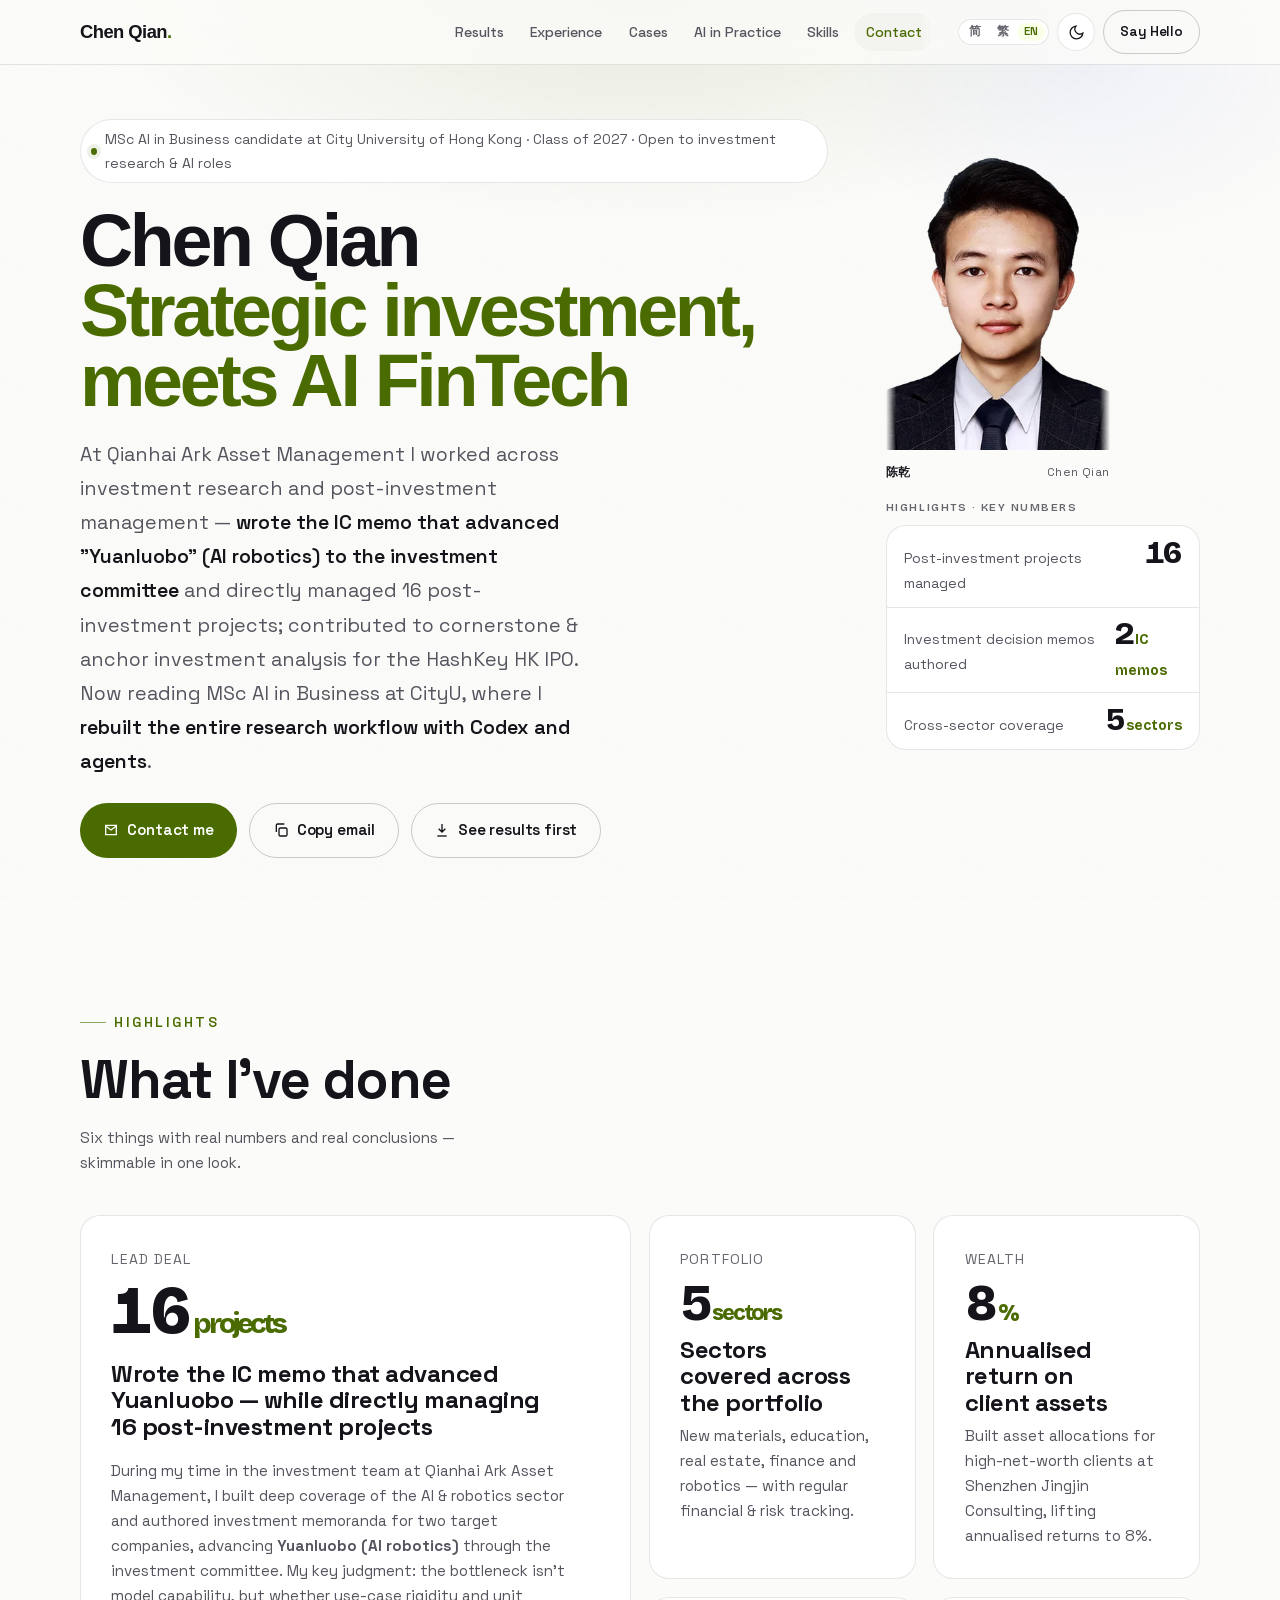
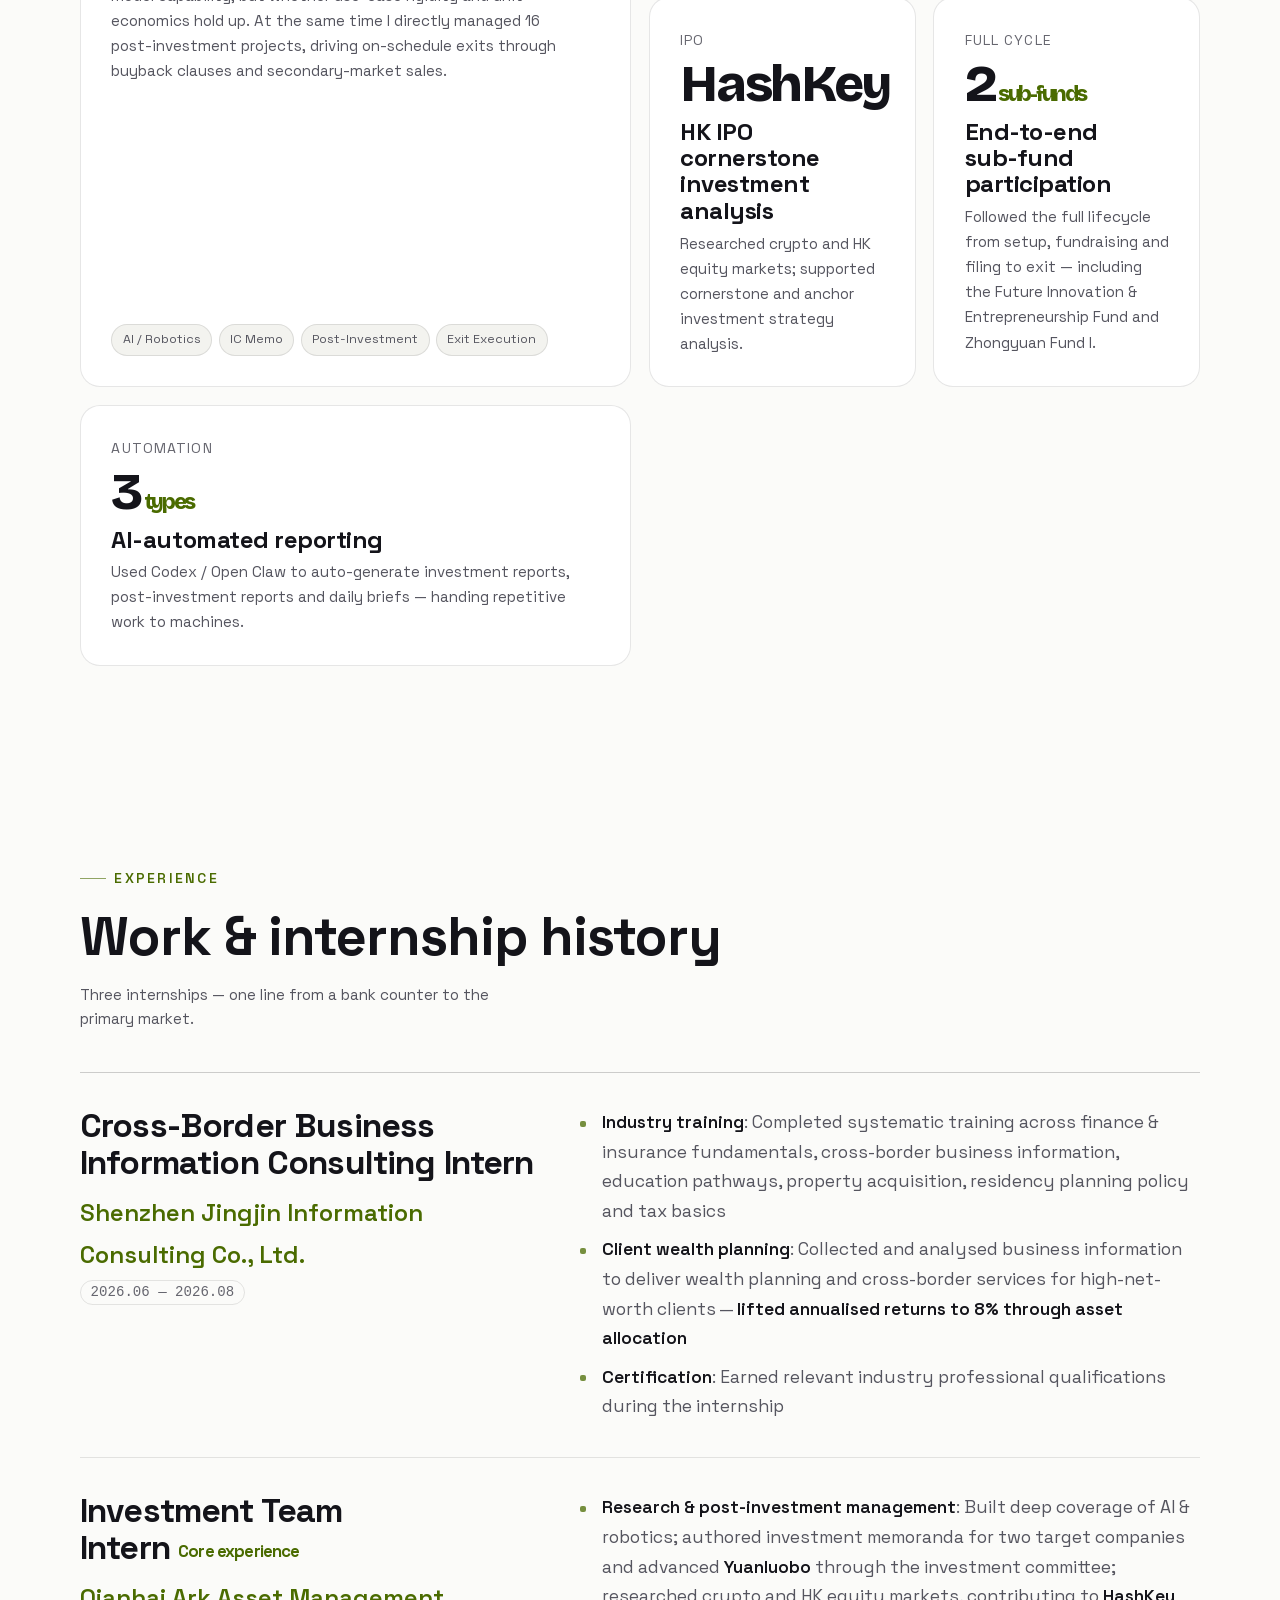
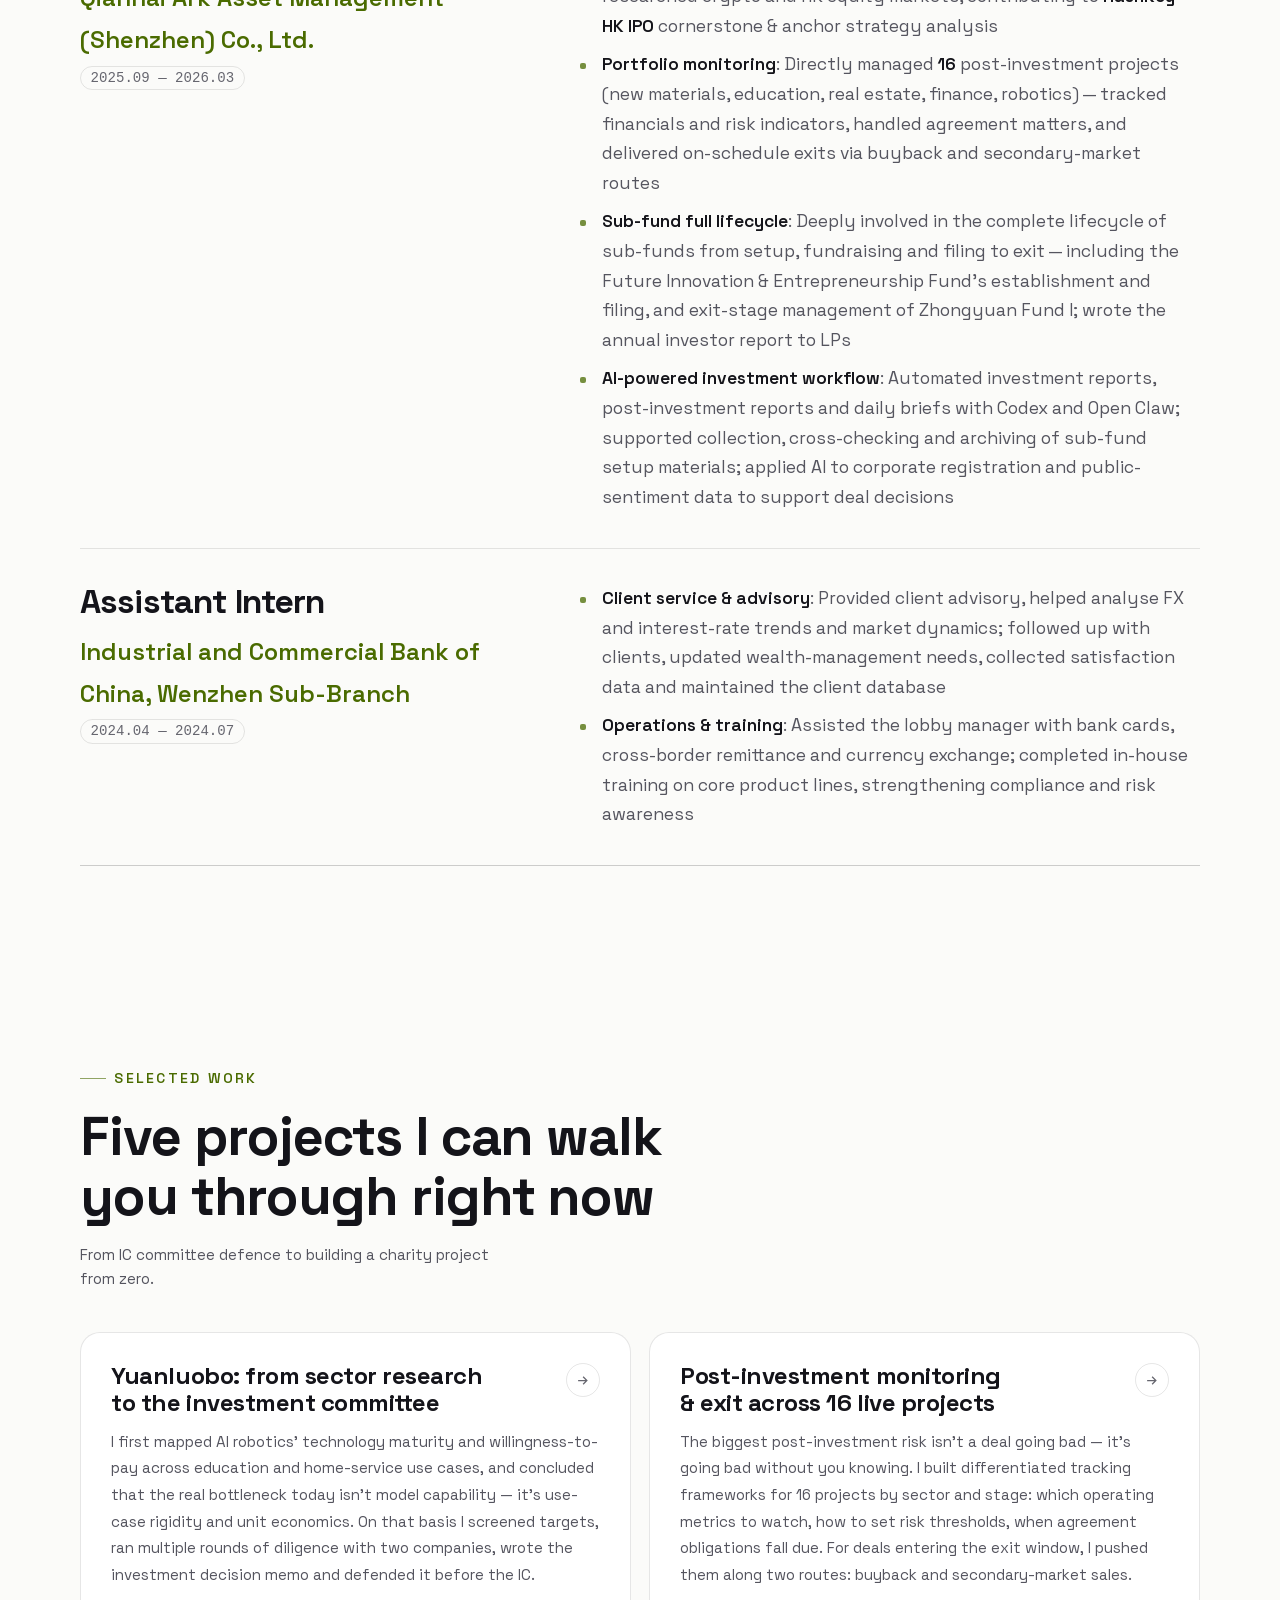
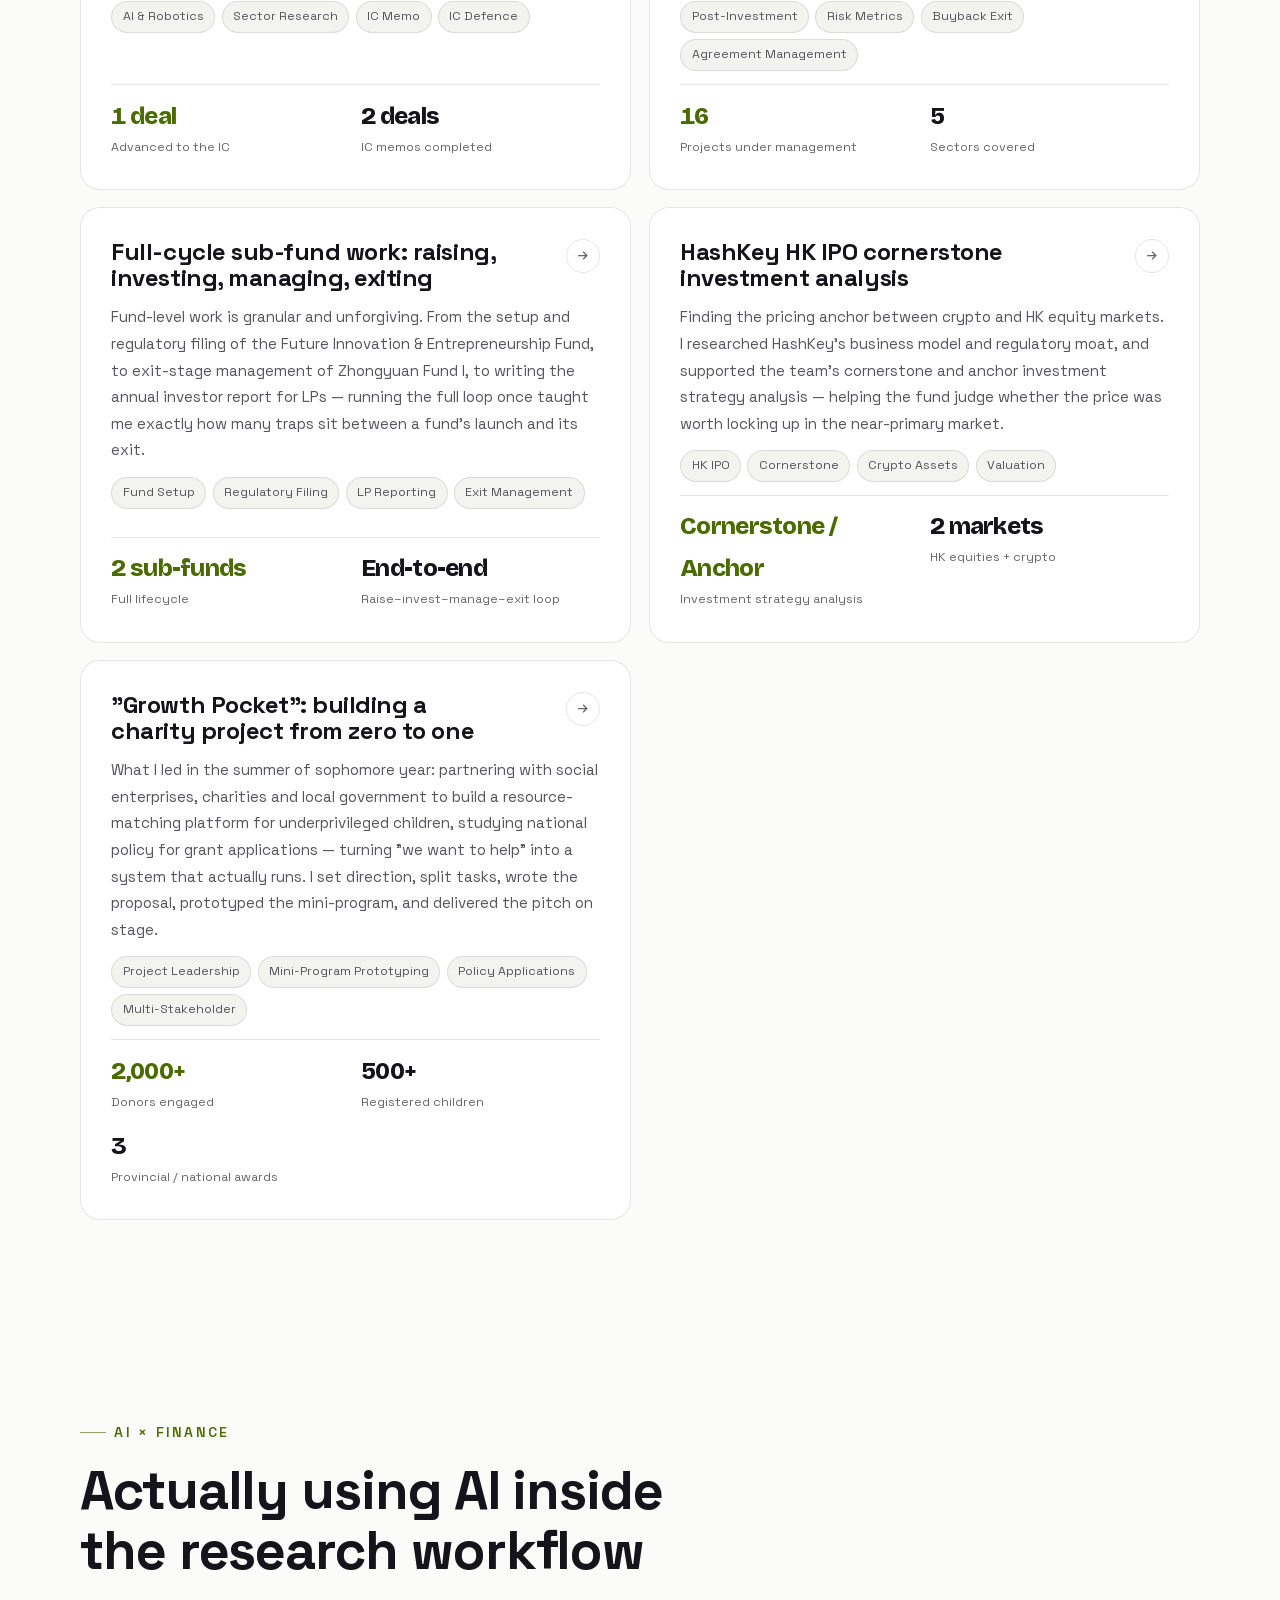
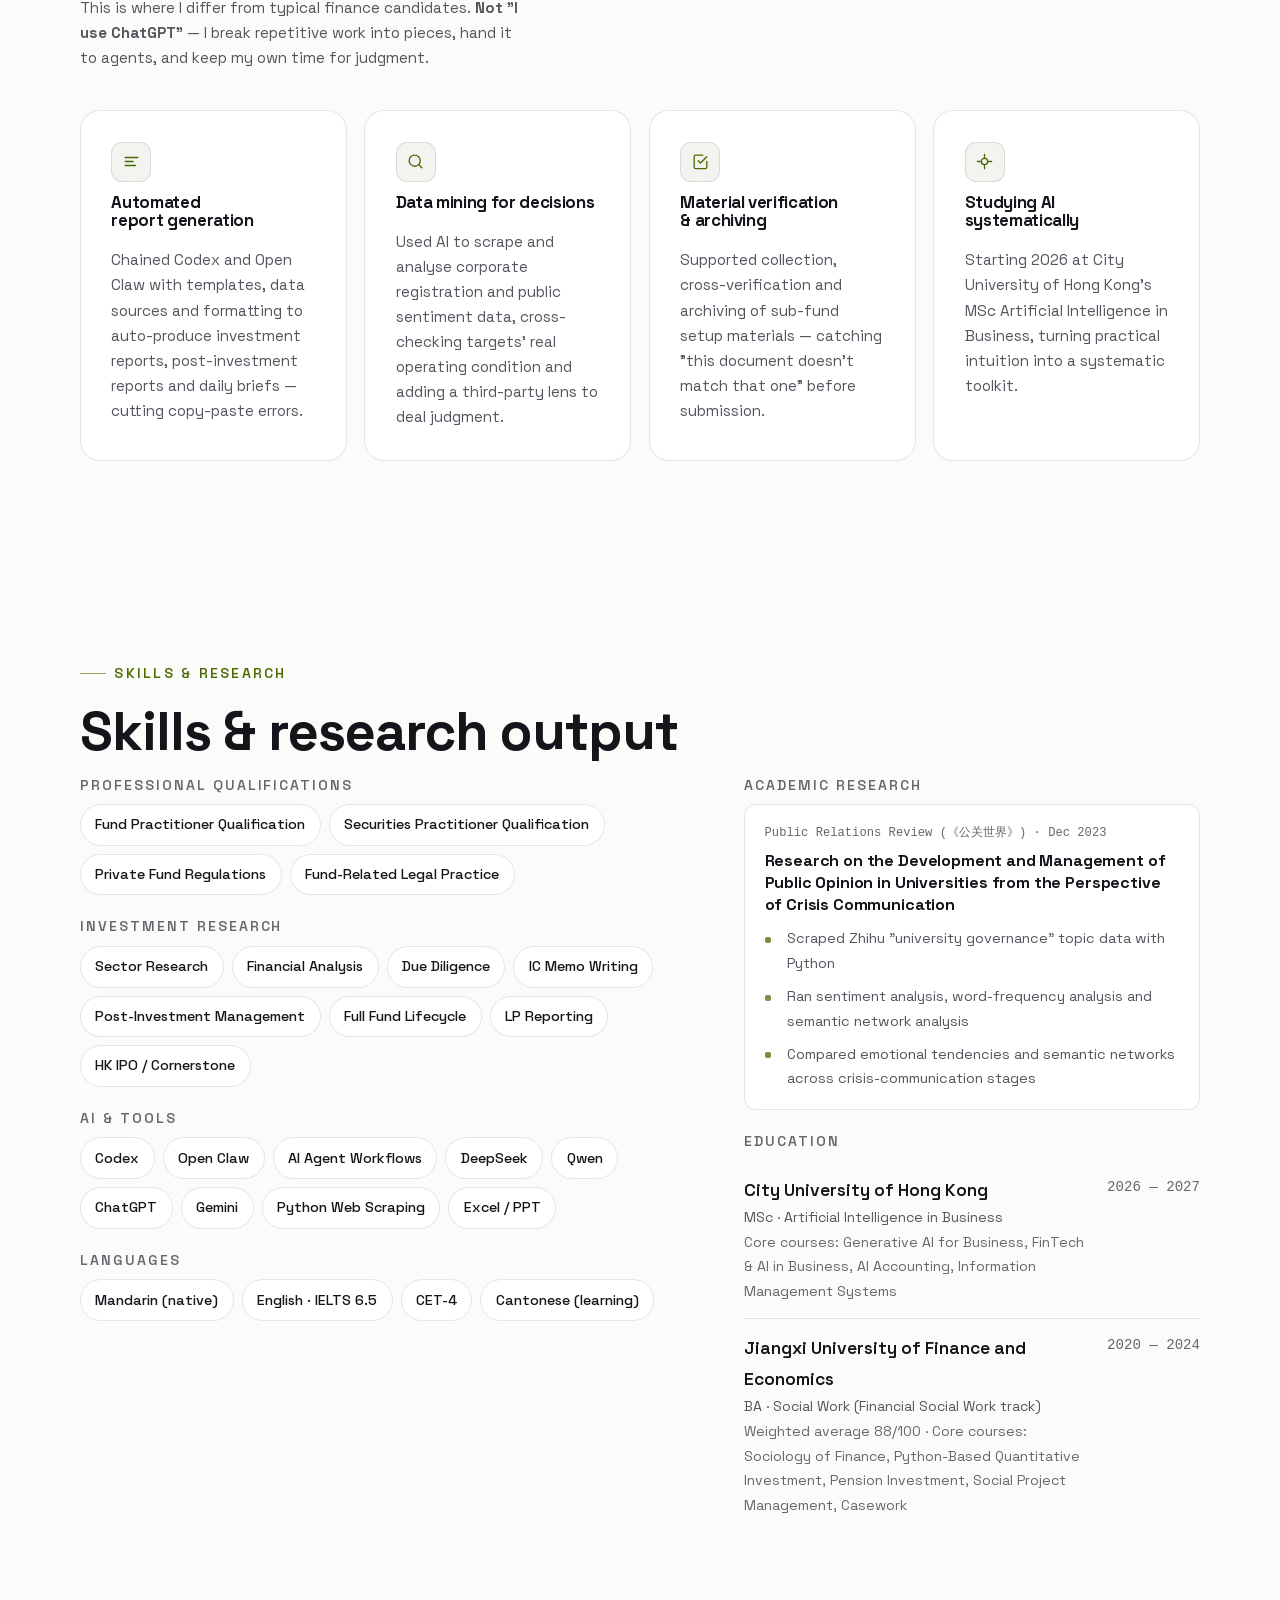
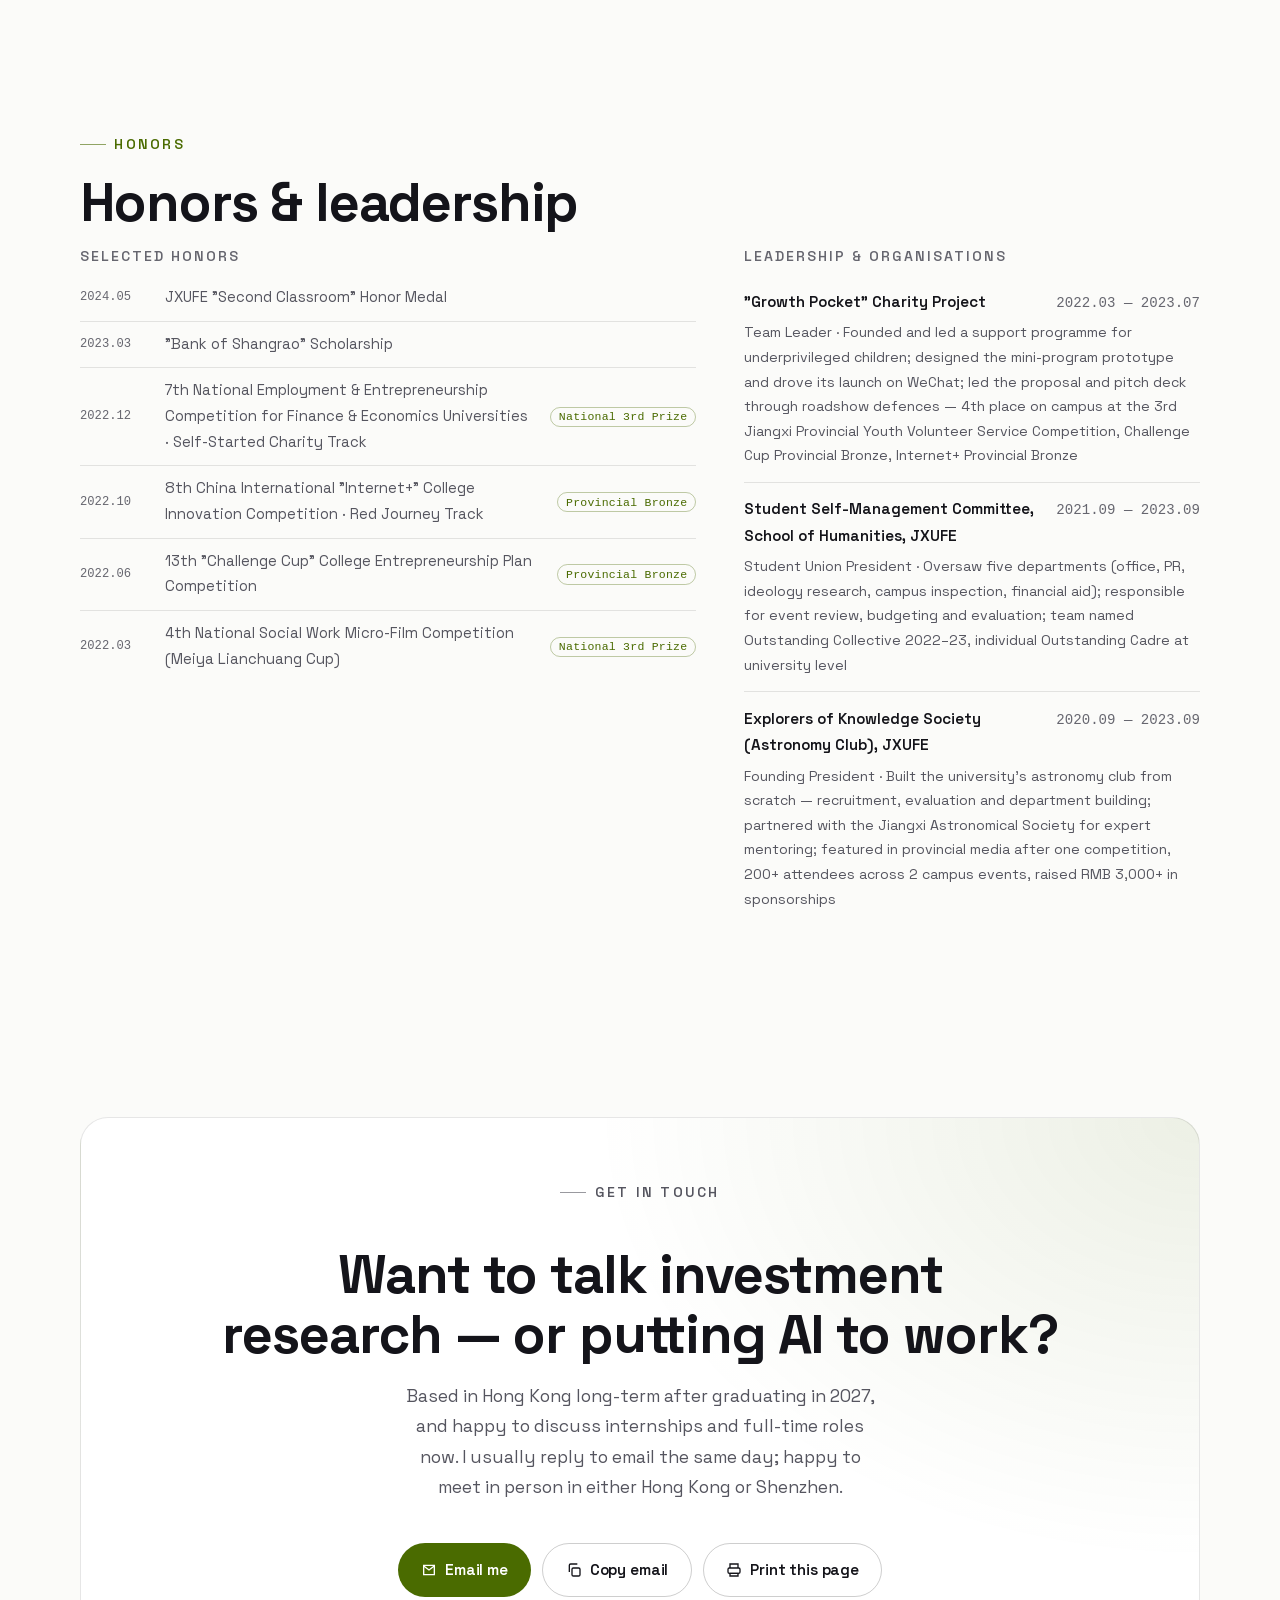
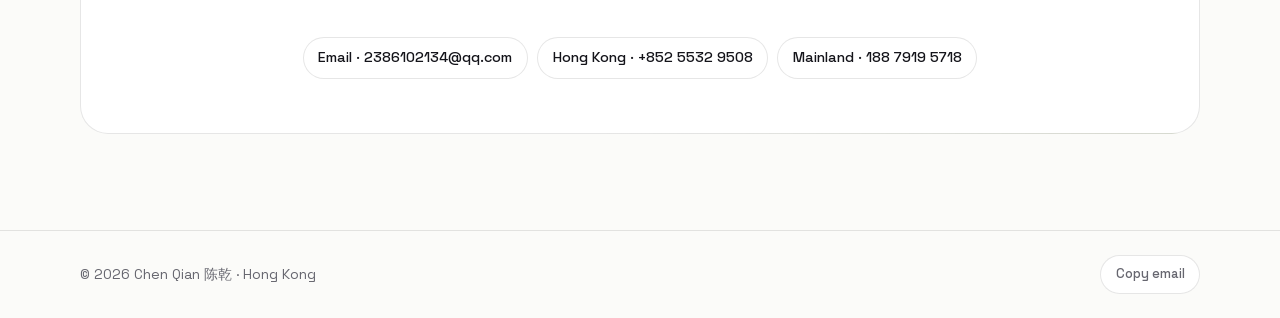
==== commit a523c539: "fix: 繁体切换简体弹回 bug + 语言链接相对路径 + Safari 兼容加固 + 霓虹渐变统一为青柠→霓虹青（去辉光）" ====
--- a/en/index.html
+++ b/en/index.html
@@ -59,9 +59,9 @@
 
     <div class="nav-actions">
       <div class="lang-switch" role="group" aria-label="Language">
-        <a href="/" onclick="try{localStorage.setItem('lang','zh')}catch(e){}">简</a>
-        <a href="/zh-tw/" onclick="try{localStorage.setItem('lang','zh-tw')}catch(e){}">繁</a>
-        <a href="/en/" class="active" aria-current="true">EN</a>
+        <a href="../" onclick="try{localStorage.setItem('lang','zh')}catch(e){}">简</a>
+        <a href="../zh-tw/" onclick="try{localStorage.setItem('lang','zh-tw')}catch(e){}">繁</a>
+        <a href="./" class="active" aria-current="true">EN</a>
       </div>
       <button class="icon-btn no-print" id="theme-toggle" type="button" aria-label="Toggle dark / light theme">
         <svg viewBox="0 0 24 24" aria-hidden="true"><path d="M21 12.8A9 9 0 1111.2 3a7 7 0 009.8 9.8z"/></svg>
--- a/assets/css/style.css
+++ b/assets/css/style.css
@@ -165,7 +165,9 @@
 /* ---------- 5. 顶部导航 ---------- */
 .nav {
   position: sticky; top: 0; z-index: 50;
-  backdrop-filter: blur(14px);
+  -webkit-backdrop-filter: blur(14px);
+          backdrop-filter: blur(14px);
+  background: var(--bg); /* 兜底：不支持 color-mix 的旧 Safari 用不透明背景 */
   background: color-mix(in srgb, var(--bg) 78%, transparent);
   border-bottom: 1px solid var(--line);
 }
@@ -177,7 +179,8 @@
   min-width: 0; flex: 0 1 auto;
   overflow-x: auto; scrollbar-width: none;
   -ms-overflow-style: none;
-  mask-image: linear-gradient(90deg, transparent 0, #000 12px, #000 calc(100% - 12px), transparent 100%);
+  -webkit-mask-image: linear-gradient(90deg, transparent 0, #000 12px, #000 calc(100% - 12px), transparent 100%);
+          mask-image: linear-gradient(90deg, transparent 0, #000 12px, #000 calc(100% - 12px), transparent 100%);
 }
 .nav-links::-webkit-scrollbar { display: none; }
 .nav-links a { white-space: nowrap; }
@@ -203,11 +206,12 @@
 }
 .nav-links a:hover, .nav-links a.is-active { color: var(--text); background: var(--bg-elev-2); }
 .nav-links a.is-active { color: var(--accent); }
-.nav-actions { display: flex; align-items: center; gap: 0.5rem; margin-left: auto; }
+.nav-actions { display: flex; align-items: center; gap: 0.5rem; margin-left: auto; flex-shrink: 0; }
 .nav-links + .nav-actions { margin-left: 0; }
 
 .icon-btn {
   display: grid; place-items: center; width: 38px; height: 38px;
+  color: var(--text);
   border: 1px solid var(--line); border-radius: 50%;
   background: var(--bg-elev); transition: border-color 0.2s, transform 0.2s;
 }
@@ -633,7 +637,7 @@
     box-shadow: none !important; break-inside: avoid;
   }
   .card::after { display: none !important; }
-  .card-num, .stat-num, .metric-val, .job-company, .eyebrow { color: #000 !important; }
+  .card-num, .stat-num, .metric-val, .job-company, .eyebrow { color: #000 !important; -webkit-text-fill-color: #000 !important; filter: none !important; background: none !important; }
   .card-text, .project-desc, .job-list li, .hero-sub { color: #333 !important; }
   .bento, .projects { grid-template-columns: repeat(2, 1fr) !important; }
   .hero-stats { grid-template-columns: repeat(3, 1fr); }
@@ -715,35 +719,38 @@
     linear-gradient(90deg, var(--accent), var(--neon) 46%, rgba(110, 231, 255, 0) 94%) top / 100% 2px no-repeat;
 }
 
-/* 标题强调行：青柠 → 霓虹青渐变字 + 辉光 */
+/* 标题强调行：青柠 → 霓虹青渐变字（无辉光） */
 html[data-theme='dark'] .hero h1 .accent-line {
-  background-image: linear-gradient(100deg, var(--accent) 8%, #9fff8a 44%, var(--neon) 92%);
+  background-image: linear-gradient(100deg, var(--accent) 5%, var(--neon) 95%);
   -webkit-background-clip: text; background-clip: text;
   color: transparent;
-  filter: drop-shadow(0 0 26px var(--glow)) drop-shadow(0 0 60px rgba(110, 231, 255, 0.14));
-}
-
-/* 数字高光：冷白 → 青柠 → 霓虹青 */
+}
+
+/* 数字高光：冷白 → 青柠 → 霓虹青（无辉光） */
 html[data-theme='dark'] .card-num,
 html[data-theme='dark'] .stat-num {
-  background: linear-gradient(150deg, #f2ffd0 0%, var(--accent) 42%, var(--neon) 108%);
+  background: linear-gradient(150deg, var(--accent) 0%, var(--neon) 110%);
   -webkit-background-clip: text; background-clip: text; color: transparent;
 }
 html[data-theme='dark'] .stat-num .unit,
 html[data-theme='dark'] .card-num .unit { -webkit-text-fill-color: var(--accent); }
 
-/* 区块标题点缀：eyebrow 前置霓虹短划 */
-html[data-theme='dark'] .eyebrow { color: color-mix(in srgb, var(--accent) 78%, var(--neon)); }
+/* 区块标题点缀：eyebrow 渐变霓虹字（无辉光），前置短划霓虹渐变 */
+html[data-theme='dark'] .eyebrow {
+  background: linear-gradient(95deg, var(--accent) 10%, var(--neon) 100%);
+  -webkit-background-clip: text; background-clip: text;
+  color: transparent;
+  -webkit-text-fill-color: transparent;
+}
 html[data-theme='dark'] .eyebrow::before {
   content: ''; display: inline-block; width: 1.6em; height: 2px;
   margin-right: 0.6em; vertical-align: 0.22em;
   background: linear-gradient(90deg, var(--accent), var(--neon));
-  box-shadow: 0 0 8px var(--glow);
 }
 
 /* 主按钮：霓虹渐变 + 光晕投影 */
 html[data-theme='dark'] .btn-primary {
-  background: linear-gradient(115deg, #d7ff3e 8%, #9fff8a 45%, #6ee7ff 95%);
+  background: linear-gradient(115deg, var(--accent) 5%, var(--neon) 95%);
   color: #0a0c08;
   box-shadow: 0 8px 26px -10px var(--glow), 0 0 30px -12px rgba(110, 231, 255, 0.5);
 }
@@ -810,7 +817,7 @@
   align-items: center;
   gap: 2px;
   padding: 3px;
-  border: 1px solid var(--border);
+  border: 1px solid var(--line);
   border-radius: 999px;
   background: var(--bg-elev);
 }
